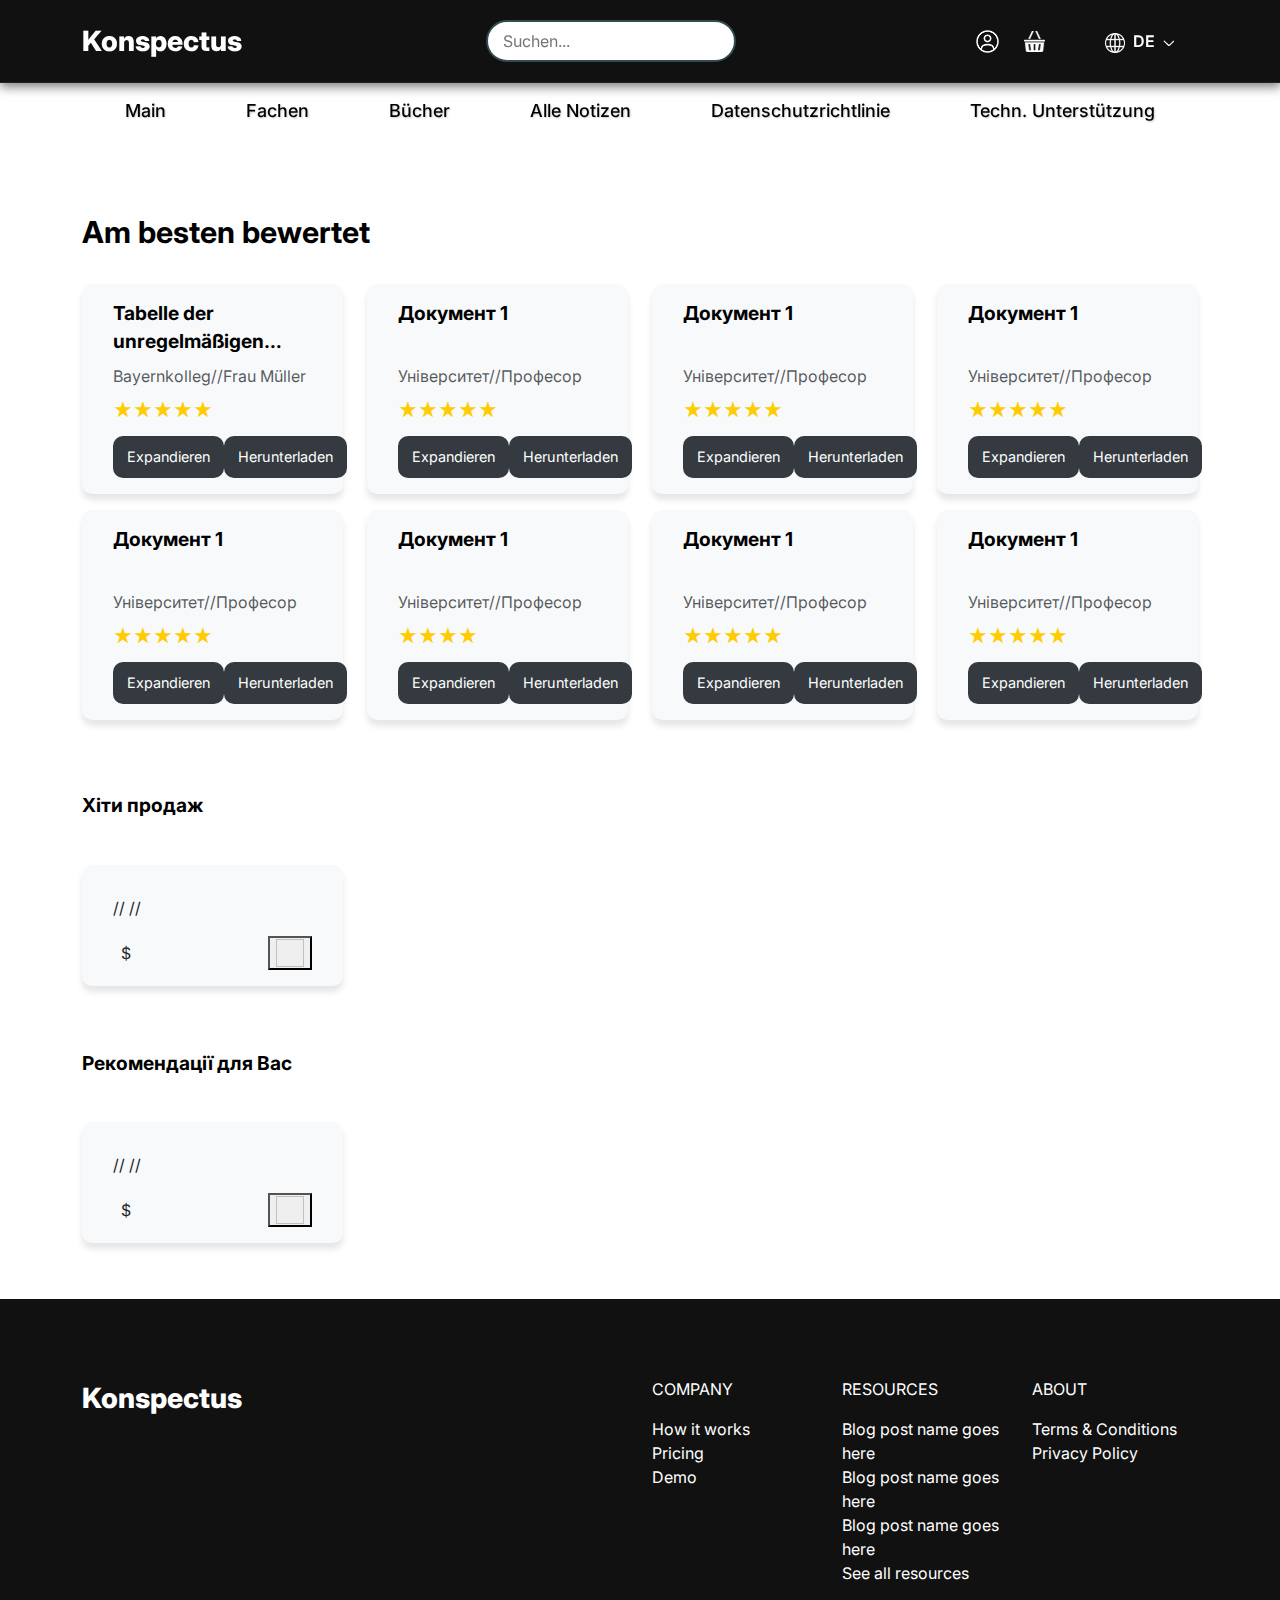
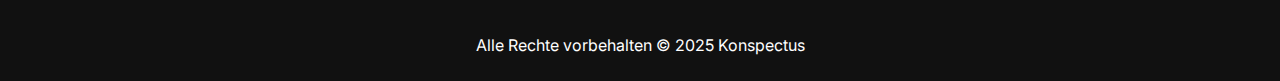
==== index.html @ 4cf6ed1c "first commit" ====
<!DOCTYPE html>
<html lang="en">
<head>
    <meta charset="UTF-8">
    <meta name="viewport" content="width=device-width, initial-scale=1.0">
    <link rel="stylesheet" href=style.css>

    <link href="https://cdn.jsdelivr.net/npm/bootstrap@5.3.3/dist/css/bootstrap.min.css" rel="stylesheet" integrity="sha384-QWTKZyjpPEjISv5WaRU9OFeRpok6YctnYmDr5pNlyT2bRjXh0JMhjY6hW+ALEwIH" crossorigin="anonymous">
    <link href="https://fonts.googleapis.com/css2?family=Inter:wght@100..900&display=swap" rel="stylesheet">

    <link rel="stylesheet" href=style.css>

    <title>Konspectus</title>
</head>
<body>
    <div class="wrapper">

        <header class="sticky-top">

            <div class="container">
                <div class="row align-items-center">
                    <div class="col-auto">
                        <a href=index>
                            <div class="header-name headerScale">Konspectus</div>
                        </a>
                    </div>

                    <div class="col">
                        <form action="/search" method="get" class="search align-items-center">
                            <input type="text" name="query" class="inputSuche" placeholder="Suchen...">
                            <div class="px-1">
                            </div>
                        </form>
                    </div>

                    <div class="col-auto userInter">

                        <div class="row justify-content-end userInter">
                            <div class="col-auto user me-4">
                                <a href=user>
                                    <img class="headerScale " src=/header/user-circle-svgrepo-com.png width="25" height="25">
                                </a>
                            </div>
    
                            
                            <div class="col-auto basket">
                                <a th:href="@{/basket}">
                                    <img class="headerScale" src=/header/basket-svgrepo-com.png width="21" height="21">
                                </a>
                            </div>
                        </div>

                    </div>

                    <div class="col-auto language">
                        <div class="row language">
                            <div class="col-auto header-language me-2"><img src=/header/global.png width="20" height="20"></div>
                            <div class="col-auto me-2" href="@">DE</div>
                            <div class="col-auto vector" href="@"><img src=/header/Vector.png wigth="10" height="6"></div>
                        </div>
                    </div>

                    <div class="col-auto">
                        <div class="dropMenu ">
                            <div class="burger"></div>

                            <div class="mittel">
                                <div><a th:href="@{/laptop}" class="header-menu-butter" style="padding-top: 50px;" >Main</a></div>
                                <div><a th:href="@{/periphery}" class="header-menu-butter">Fachen</a></div>
                                <div><a th:href="@{/accessories}" class="header-menu-butter">Bücher</a></div>
                                <div><a th:href="@{/allProduct}" class="header-menu-butter" >Alle Notizen</a></div>
                                <div><a th:href="@{/policy}" class="header-menu-butter" >Datenschutzrichtlinie</a></div>
                                <div><a th:href="@{/contact}" class="header-menu-butter" >Techn. Unterstützung</a></div>

                            </div>
                        </div>
                    </div>
                </div>

            </div>
        </header>

        
        <main>

            <div class="container">
                <div class="row topp justify-content-center ">

                    <div class="col-12 secondHeader backdropBlur">
                        <a th:href="@{/laptop}">
                            <div class="secondHeaderIteam">Main</div>
                        </a>
                        <a th:href="@{/periphery}">
                            <div class="secondHeaderIteam">Fachen</div>
                        </a>
                        <a th:href="@{/accessories}">
                            <div class="secondHeaderIteam">Bücher</div>
                        </a>
                        <a th:href="@{/action}">
                            <div class="secondHeaderIteam">Alle Notizen</div>
                        </a>
                        <a th:href="@{/allProduct}">
                            <div class="secondHeaderIteam">Datenschutzrichtlinie</div>
                        </a>
                        <a th:href="@{/policy}">
                            <div class="secondHeaderIteam" >Techn. Unterstützung</div>
                        </a>
                    </div>

                </div>

                <div class="row action">

                    <div class="col-12 mb-5">
                        <img th:src="@{/img/Знімок екрана 2024-06-16 000402.png}" alt="" class="img-fluid px-3">
                    </div>

                    <div class="col-12 mb-3 title titleM">
                        Am besten bewertet
                    </div>

                    <div class="col-lg-3 col-sm-6 mb-3">
                        <div class="box pb-3 d-flex flex-column justify-content-between" data-summary-id="1">
                            <div class="px-3 title title1">Tabelle der unregelmäßigen deutschen Verben</div>
                            <div class="px-3 mt-2 d-flex justify-content-start">
                                <span class="text-muted">Bayernkolleg </span>
                                <span class="text-muted">//</span>
                                <span class="text-muted">Frau Müller</span>
                            </div>
                            <div class="px-3 mt-2 rating">
                                <span class="stars">&#9733;&#9733;&#9733;&#9733;&#9733;</span>
                            </div>
                            <div class="d-flex px-3 mt-3 justify-content-between">
                                <button class="btn btn-dark open-modal" data-pdf="/PDF/tabl_neprav_diesliv_Deutsch.pdf">Expandieren</button>
                                <button class="btn btn-dark download-pdf" data-pdf="/PDF/tabl_neprav_diesliv_Deutsch.pdf">Herunterladen</button>
                            </div>
                        </div>
                    </div>
                    
                    <div class="overlay" id="pdfModal">
                        <div class="pdf-viewer">
                            <button class="btn-close" onclick="closeModal()">✖</button>
                            <div class="pdf-left">
                                <h3>Інформація про файл</h3>
                                <p><strong>Schule/Uni:</strong> Bayern</p>
                                <p><strong>Lehrer:</strong>Frau Evers</p>
                                <button class="btn btn-dark download-pdf" data-pdf="/PDF/tabl_neprav_diesliv_Deutsch.pdf">Herunterladen</button>
                            </div>
                            <div class="pdf-right pdf-container">
                                <iframe class="pdf-container" id="pdfFrame" width="100%" height="100%" style="border: none;"></iframe>
                            </div>
                        </div>
                    </div>

                    <div class="col-lg-3 col-sm-6 mb-3">
                        <div class="box pb-3 d-flex flex-column justify-content-between" data-summary-id="1">
                            <div class="px-3 title">Документ 1</div>
                            <div class="px-3 mt-2 d-flex justify-content-start">
                                <span class="text-muted">Університет</span>
                                <span class="text-muted">//</span>
                                <span class="text-muted">Професор</span>
                            </div>
                            <div class="px-3 mt-2 rating">
                                <span class="stars">&#9733;&#9733;&#9733;&#9733;&#9733;</span>
                            </div>
                            <div class="d-flex px-3 mt-3 justify-content-between">
                                <button class="btn btn-dark open-modal" data-pdf="kopii_125248.pdf">Expandieren</button>
                                <button class="btn btn-dark download-pdf" data-pdf="kopii_125248.pdf">Herunterladen</button>
                            </div>
                        </div>
                    </div>
                    
                    <div class="overlay" id="pdfModal">
                        <div class="pdf-viewer">
                            <button class="btn-close" onclick="closeModal()">✖</button>
                            <div class="pdf-left">
                                <h3>Інформація про файл</h3>
                                <p><strong>Університет:</strong> ТУ Дрезден</p>
                                <p><strong>Професор:</strong> Dr. Schmidt</p>
                                <button class="btn btn-dark download-pdf" data-pdf="sample.pdf">Herunterladen</button>
                            </div>
                            <div class="pdf-right pdf-container">
                                <iframe class="pdf-container" id="pdfFrame" width="100%" height="100%" style="border: none;"></iframe>
                            </div>
                        </div>
                    </div>

                    <div class="col-lg-3 col-sm-6 mb-3">
                        <div class="box pb-3 d-flex flex-column justify-content-between" data-summary-id="1">
                            <div class="px-3 title">Документ 1</div>
                            <div class="px-3 mt-2 d-flex justify-content-start">
                                <span class="text-muted">Університет</span>
                                <span class="text-muted">//</span>
                                <span class="text-muted">Професор</span>
                            </div>
                            <div class="px-3 mt-2 rating">
                                <span class="stars">&#9733;&#9733;&#9733;&#9733;&#9733;</span>
                            </div>
                            <div class="d-flex px-3 mt-3 justify-content-between">
                                <button class="btn btn-dark open-modal" data-pdf="kopii_125248.pdf">Expandieren</button>
                                <button class="btn btn-dark download-pdf" data-pdf="kopii_125248.pdf">Herunterladen</button>
                            </div>
                        </div>
                    </div>
                    
                    <div class="overlay" id="pdfModal">
                        <div class="pdf-viewer">
                            <button class="btn-close" onclick="closeModal()">✖</button>
                            <div class="pdf-left">
                                <h3>Інформація про файл</h3>
                                <p><strong>Університет:</strong> ТУ Дрезден</p>
                                <p><strong>Професор:</strong> Dr. Schmidt</p>
                                <button class="btn btn-dark download-pdf" data-pdf="sample.pdf">Herunterladen</button>
                            </div>
                            <div class="pdf-right pdf-container">
                                <iframe class="pdf-container" id="pdfFrame" width="100%" height="100%" style="border: none;"></iframe>
                            </div>
                        </div>
                    </div>

                    <div class="col-lg-3 col-sm-6 mb-3">
                        <div class="box pb-3 d-flex flex-column justify-content-between" data-summary-id="1">
                            <div class="px-3 title">Документ 1</div>
                            <div class="px-3 mt-2 d-flex justify-content-start">
                                <span class="text-muted">Університет</span>
                                <span class="text-muted">//</span>
                                <span class="text-muted">Професор</span>
                            </div>
                            <div class="px-3 mt-2 rating">
                                <span class="stars">&#9733;&#9733;&#9733;&#9733;&#9733;</span>
                            </div>
                            <div class="d-flex px-3 mt-3 justify-content-between">
                                <button class="btn btn-dark open-modal" data-pdf="kopii_125248.pdf">Expandieren</button>
                                <button class="btn btn-dark download-pdf" data-pdf="kopii_125248.pdf">Herunterladen</button>
                            </div>
                        </div>
                    </div>
                    
                    <div class="overlay" id="pdfModal">
                        <div class="pdf-viewer">
                            <button class="btn-close" onclick="closeModal()">✖</button>
                            <div class="pdf-left">
                                <h3>Інформація про файл</h3>
                                <p><strong>Університет:</strong> ТУ Дрезден</p>
                                <p><strong>Професор:</strong> Dr. Schmidt</p>
                                <button class="btn btn-dark download-pdf" data-pdf="sample.pdf">Herunterladen</button>
                            </div>
                            <div class="pdf-right pdf-container">
                                <iframe class="pdf-container" id="pdfFrame" width="100%" height="100%" style="border: none;"></iframe>
                            </div>
                        </div>
                    </div>

                    <div class="col-lg-3 col-sm-6 mb-3">
                        <div class="box pb-3 d-flex flex-column justify-content-between" data-summary-id="1">
                            <div class="px-3 title">Документ 1</div>
                            <div class="px-3 mt-2 d-flex justify-content-start">
                                <span class="text-muted">Університет</span>
                                <span class="text-muted">//</span>
                                <span class="text-muted">Професор</span>
                            </div>
                            <div class="px-3 mt-2 rating">
                                <span class="stars">&#9733;&#9733;&#9733;&#9733;&#9733;</span>
                            </div>
                            <div class="d-flex px-3 mt-3 justify-content-between">
                                <button class="btn btn-dark open-modal" data-pdf="kopii_125248.pdf">Expandieren</button>
                                <button class="btn btn-dark download-pdf" data-pdf="kopii_125248.pdf">Herunterladen</button>
                            </div>
                        </div>
                    </div>
                    
                    <div class="overlay" id="pdfModal">
                        <div class="pdf-viewer">
                            <button class="btn-close" onclick="closeModal()">✖</button>
                            <div class="pdf-left">
                                <h3>Інформація про файл</h3>
                                <p><strong>Університет:</strong> ТУ Дрезден</p>
                                <p><strong>Професор:</strong> Dr. Schmidt</p>
                                <button class="btn btn-dark download-pdf" data-pdf="sample.pdf">Herunterladen</button>
                            </div>
                            <div class="pdf-right pdf-container">
                                <iframe class="pdf-container" id="pdfFrame" width="100%" height="100%" style="border: none;"></iframe>
                            </div>
                        </div>
                    </div>

                    <div class="col-lg-3 col-sm-6 mb-3">
                        <div class="box pb-3 d-flex flex-column justify-content-between" data-summary-id="1">
                            <div class="px-3 title">Документ 1</div>
                            <div class="px-3 mt-2 d-flex justify-content-start">
                                <span class="text-muted">Університет</span>
                                <span class="text-muted">//</span>
                                <span class="text-muted">Професор</span>
                            </div>
                            <div class="px-3 mt-2 rating">
                                <span class="stars">&#9733;&#9733;&#9733;&#9733;</span>
                            </div>
                            <div class="d-flex px-3 mt-3 justify-content-between">
                                <button class="btn btn-dark open-modal" data-pdf="kopii_125248.pdf">Expandieren</button>
                                <button class="btn btn-dark download-pdf" data-pdf="kopii_125248.pdf">Herunterladen</button>
                            </div>
                        </div>
                    </div>
                    
                    <div class="overlay" id="pdfModal">
                        <div class="pdf-viewer">
                            <button class="btn-close" onclick="closeModal()">✖</button>
                            <div class="pdf-left">
                                <h3>Інформація про файл</h3>
                                <p><strong>Університет:</strong> ТУ Дрезден</p>
                                <p><strong>Професор:</strong> Dr. Schmidt</p>
                                <button class="btn btn-dark download-pdf" data-pdf="sample.pdf">Herunterladen</button>
                            </div>
                            <div class="pdf-right pdf-container">
                                <iframe class="pdf-container" id="pdfFrame" width="100%" height="100%" style="border: none;"></iframe>
                            </div>
                        </div>
                    </div>

                    <div class="col-lg-3 col-sm-6 mb-3">
                        <div class="box pb-3 d-flex flex-column justify-content-between" data-summary-id="1">
                            <div class="px-3 title">Документ 1</div>
                            <div class="px-3 mt-2 d-flex justify-content-start">
                                <span class="text-muted">Університет</span>
                                <span class="text-muted">//</span>
                                <span class="text-muted">Професор</span>
                            </div>
                            <div class="px-3 mt-2 rating">
                                <span class="stars">&#9733;&#9733;&#9733;&#9733;&#9733;</span>
                            </div>
                            <div class="d-flex px-3 mt-3 justify-content-between">
                                <button class="btn btn-dark open-modal" data-pdf="kopii_125248.pdf">Expandieren</button>
                                <button class="btn btn-dark download-pdf" data-pdf="kopii_125248.pdf">Herunterladen</button>
                            </div>
                        </div>
                    </div>
                    
                    <div class="overlay" id="pdfModal">
                        <div class="pdf-viewer">
                            <button class="btn-close" onclick="closeModal()">✖</button>
                            <div class="pdf-left">
                                <h3>Інформація про файл</h3>
                                <p><strong>Університет:</strong> ТУ Дрезден</p>
                                <p><strong>Професор:</strong> Dr. Schmidt</p>
                                <button class="btn btn-dark download-pdf" data-pdf="sample.pdf">Herunterladen</button>
                            </div>
                            <div class="pdf-right pdf-container">
                                <iframe class="pdf-container" id="pdfFrame" width="100%" height="100%" style="border: none;"></iframe>
                            </div>
                        </div>
                    </div>

                    <div class="col-lg-3 col-sm-6 mb-3">
                        <div class="box pb-3 d-flex flex-column justify-content-between" data-summary-id="1">
                            <div class="px-3 title">Документ 1</div>
                            <div class="px-3 mt-2 d-flex justify-content-start">
                                <span class="text-muted">Університет</span>
                                <span class="text-muted">//</span>
                                <span class="text-muted">Професор</span>
                            </div>
                            <div class="px-3 mt-2 rating">
                                <span class="stars">&#9733;&#9733;&#9733;&#9733;&#9733;</span>
                            </div>
                            <div class="d-flex px-3 mt-3 justify-content-between">
                                <button class="btn btn-dark open-modal" data-pdf="kopii_125248.pdf">Expandieren</button>
                                <button class="btn btn-dark download-pdf" data-pdf="kopii_125248.pdf">Herunterladen</button>
                            </div>
                        </div>
                    </div>
                    
                    <div class="overlay" id="pdfModal">
                        <div class="pdf-viewer">
                            <button class="btn-close" onclick="closeModal()">✖</button>
                            <div class="pdf-left">
                                <h3>Інформація про файл</h3>
                                <p><strong>Університет:</strong> ТУ Дрезден</p>
                                <p><strong>Професор:</strong> Dr. Schmidt</p>
                                <button class="btn btn-dark download-pdf" data-pdf="sample.pdf">Herunterladen</button>
                            </div>
                            <div class="pdf-right pdf-container">
                                <iframe class="pdf-container" id="pdfFrame" width="100%" height="100%" style="border: none;"></iframe>
                            </div>
                        </div>
                    </div>


                </div>



                <div class="row action">

                    <div class="col-12 mb-3 title">
                        Хіти продаж
                    </div>

                    <div class="col-lg-3 col-sm-6 mb-sm-2 mb-3" th:each="laptop : ${popularProductLaptops}">
                        <div class="box pb-3 d-flex flex-column justify-content-between" data-laptop-id=${laptop.id}>
                            <img  th:src="@{${laptop.photoFileName}}" alt="" class="img-fluid px-3">
                            <div class="px-3 nameProduct" th:text="${laptop.namelaptop}"></div>

                            <div class="px-3 mt-3 character">
                                <div class="d-inline" th:text="${laptop.gpu}"></div>
                                <div class="d-inline">//</div>
                                <div class="d-inline" th:text="${laptop.cdu}"></div>
                                <div class="d-inline">//</div>
                                <div class="d-inline" th:text="${laptop.storage}"></div>
                            </div>

                            <div class="d-flex px-3 mt-3 align-items-center ">
                                <div class="priceProduct" th:text="${laptop.price}"></div>
                                <div class="priceProduct px-2">$</div>

                                <button class="ms-auto buttonBuy">
                                    <img class="headerScale" th:src="@{/img/header/cart-shopping-fast-svgrepo-com.png}" width="28" height="28">
                                </button>
                            </div>

                        </div>
                    </div>

                </div>

                <div class="row action">

                    <div class="col-12 mb-3 title">
                        Рекомендації для Вас
                    </div>

                    <div class="col-lg-3 col-sm-6 mb-sm-2 mb-3" th:each="laptop : ${recommendProductLaptops}">
                        <div class="box pb-3 d-flex flex-column justify-content-between">
                            <img  th:src="@{${laptop.photoFileName}}" alt="" class="img-fluid px-3">
                            <div class="px-3 nameProduct"></div>

                            <div class="px-3 mt-3 character">
                                <div class="d-inline" th:text="${laptop.gpu}"></div>
                                <div class="d-inline">//</div>
                                <div class="d-inline" th:text="${laptop.cdu}"></div>
                                <div class="d-inline">//</div>
                                <div class="d-inline" th:text="${laptop.storage}"></div>
                            </div>

                            <div class="d-flex px-3 mt-3 align-items-center ">
                                <div class="priceProduct" th:text="${laptop.price}"></div>
                                <div class="priceProduct px-2">$</div>

                                <button class="ms-auto buttonBuy">
                                    <img class="headerScale" th:src="@{/img/header/cart-shopping-fast-svgrepo-com.png}" width="28" height="28">
                                </button>
                            </div>

                        </div>
                    </div>

                </div>

            </div>

        </main>

        <footer>
            <div class="container">
                <div class="row mt-5">
                    <div class="lineal"></div>
                    <div style="margin-top: 78px;"></div>
    
                    <div class="col-md-6 col-sm-12 header-name mb-5">Konspectus</div>
    
                    <div class="col-md-2 col-sm-12">
                        <div class="footerText2 mb-3">COMPANY</div>
                        <div>How it works</div>
                        <div>Pricing</div>
                        <div>Demo</div>
                    </div>
    
                    <div class="col-md-2 col-sm-12">
                        <div class="footerText2 mb-3">RESOURCES</div>
                        <div>Blog post name goes here</div>
                        <div>Blog post name goes here</div>
                        <div>Blog post name goes here</div>
                        <div>See all resources</div>
                    </div>
    
                    <div class="col-md-2 col-sm-12">
                        <div class="footerText2 mb-3">ABOUT</div>
                        <div>Terms & Conditions</div>
                        <div>Privacy Policy</div>
                    </div>
    
                    <div class="col-12 text-center footerText3 mt-5 mb-4">Alle Rechte vorbehalten © 2025 Konspectus</div>
                </div>
            </div>
        </footer>
            
    </div>

    <script>
    document.querySelectorAll(".open-modal").forEach(button => {
        button.addEventListener("click", function () {
            const pdfUrl = this.getAttribute("data-pdf");
            document.getElementById("pdfFrame").src = pdfUrl;
            document.getElementById("pdfModal").style.display = "flex";
            document.body.classList.add("modal-open");

            setTimeout(() => {
                document.querySelector(".pdf-viewer").classList.add("active");
            }, 10);
        });
    });

    function closeModal() {
        document.querySelector(".pdf-viewer").classList.remove("active");
        setTimeout(() => {
            document.getElementById("pdfModal").style.display = "none";
            document.getElementById("pdfFrame").src = "";
            document.body.classList.remove("modal-open");
        }, 300);
    }

    document.querySelectorAll(".download-pdf").forEach(button => {
        button.addEventListener("click", function () {
            const pdfUrl = this.getAttribute("data-pdf");
            const a = document.createElement("a");
            a.href = pdfUrl;
            a.download = pdfUrl.split('/').pop();
            document.body.appendChild(a);
            a.click();
            document.body.removeChild(a);
        });
    });
    </script>
</body>
</html>
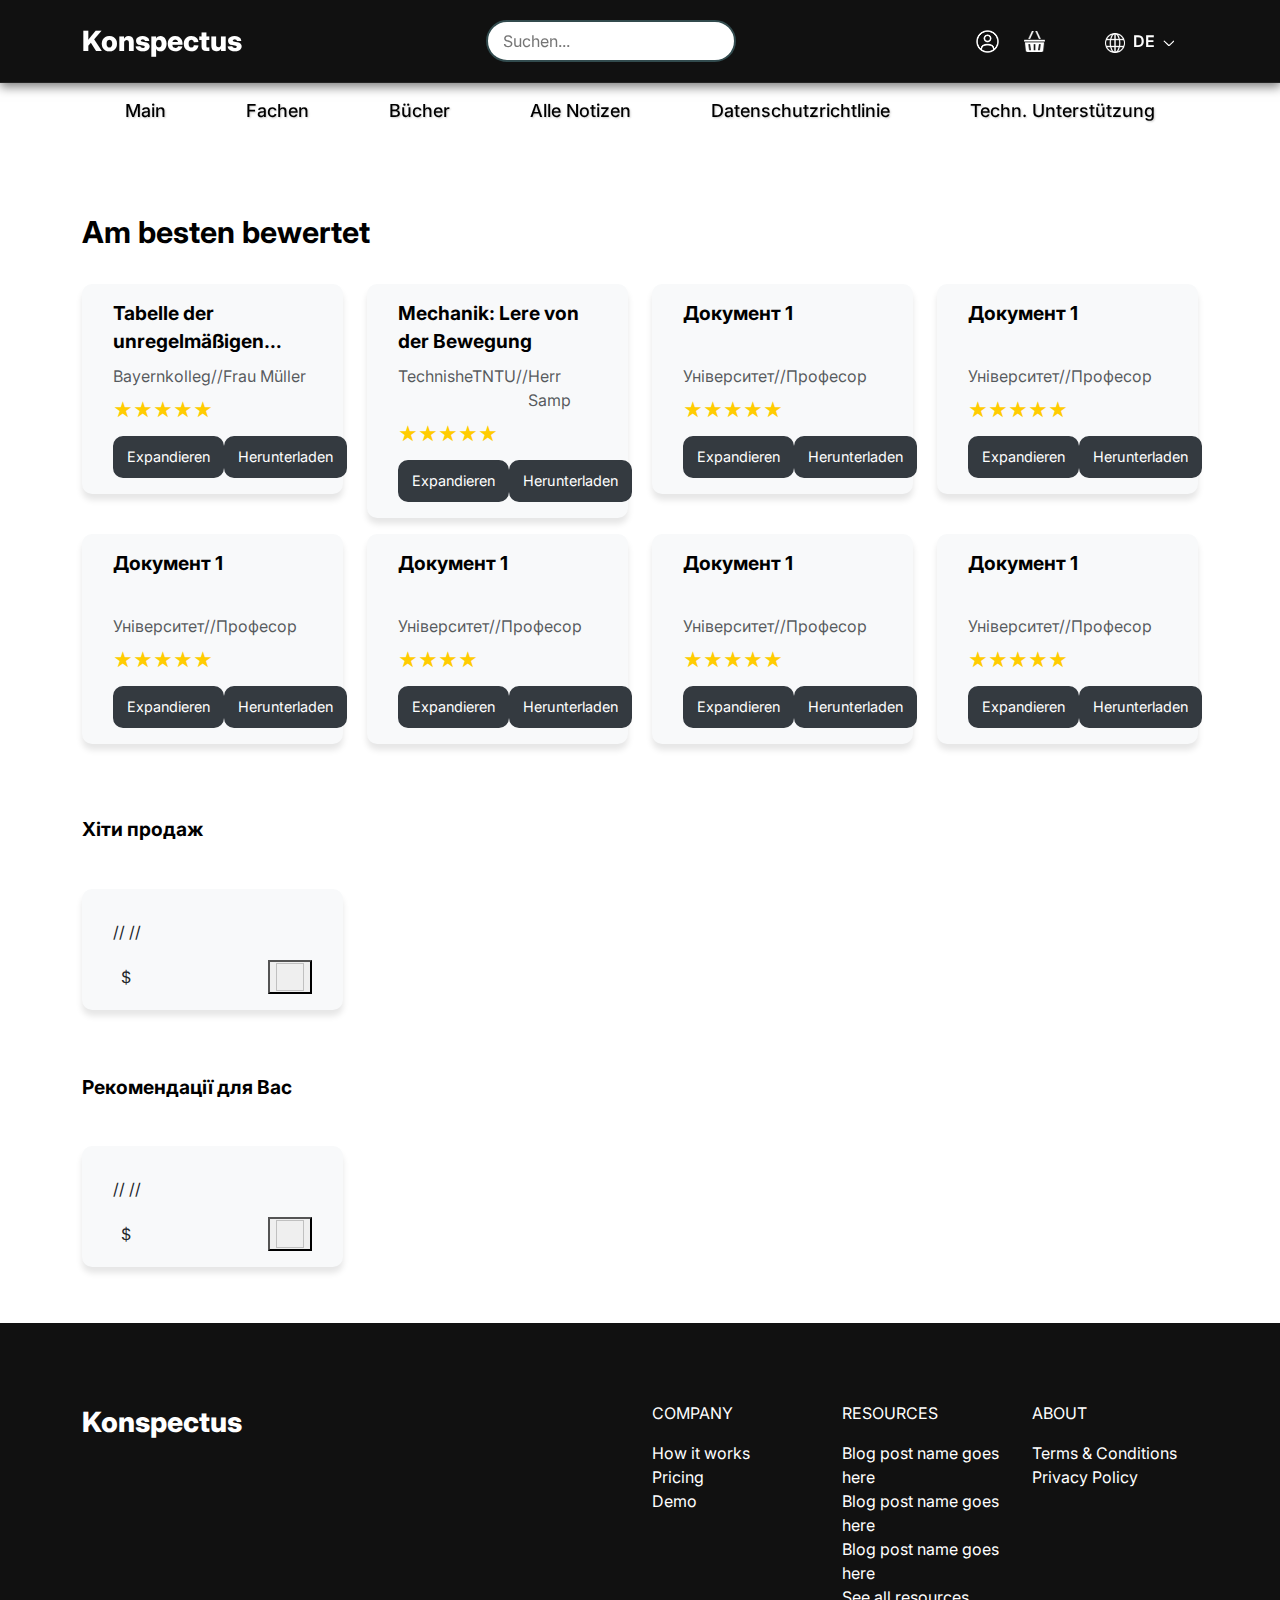
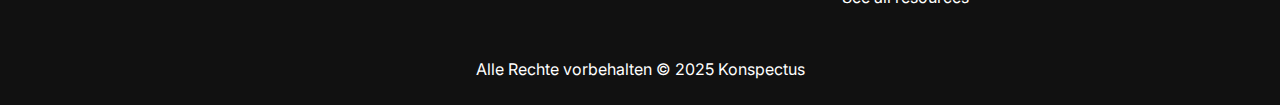
==== commit 6c9c77de: "first commit1" ====
--- a/index.html
+++ b/index.html
@@ -38,14 +38,14 @@
                         <div class="row justify-content-end userInter">
                             <div class="col-auto user me-4">
                                 <a href=user>
-                                    <img class="headerScale " src=/header/user-circle-svgrepo-com.png width="25" height="25">
+                                    <img class="headerScale " src="/header/user-circle-svgrepo-com.png" width="25" height="25">
                                 </a>
                             </div>
     
                             
                             <div class="col-auto basket">
                                 <a th:href="@{/basket}">
-                                    <img class="headerScale" src=/header/basket-svgrepo-com.png width="21" height="21">
+                                    <img class="headerScale" src="/header/basket-svgrepo-com.png" width="21" height="21">
                                 </a>
                             </div>
                         </div>
@@ -54,9 +54,9 @@
 
                     <div class="col-auto language">
                         <div class="row language">
-                            <div class="col-auto header-language me-2"><img src=/header/global.png width="20" height="20"></div>
+                            <div class="col-auto header-language me-2"><img src="/header/global.png" width="20" height="20"></div>
                             <div class="col-auto me-2" href="@">DE</div>
-                            <div class="col-auto vector" href="@"><img src=/header/Vector.png wigth="10" height="6"></div>
+                            <div class="col-auto vector" href="@"><img src="/header/Vector.png" wigth="10" height="6"></div>
                         </div>
                     </div>
 
@@ -141,7 +141,7 @@
                         <div class="pdf-viewer">
                             <button class="btn-close" onclick="closeModal()">✖</button>
                             <div class="pdf-left">
-                                <h3>Інформація про файл</h3>
+                                <h3>Dateiinformationen</h3>
                                 <p><strong>Schule/Uni:</strong> Bayern</p>
                                 <p><strong>Lehrer:</strong>Frau Evers</p>
                                 <button class="btn btn-dark download-pdf" data-pdf="/PDF/tabl_neprav_diesliv_Deutsch.pdf">Herunterladen</button>
@@ -154,6 +154,39 @@
 
                     <div class="col-lg-3 col-sm-6 mb-3">
                         <div class="box pb-3 d-flex flex-column justify-content-between" data-summary-id="1">
+                            <div class="px-3 title">Mechanik: Lere von der Bewegung</div>
+                            <div class="px-3 mt-2 d-flex justify-content-start">
+                                <span class="text-muted">TechnisheTNTU</span>
+                                <span class="text-muted">//</span>
+                                <span class="text-muted">Herr Samp</span>
+                            </div>
+                            <div class="px-3 mt-2 rating">
+                                <span class="stars">&#9733;&#9733;&#9733;&#9733;&#9733;</span>
+                            </div>
+                            <div class="d-flex px-3 mt-3 justify-content-between">
+                                <button class="btn btn-dark open-modal" data-pdf="\PDF\Physic.pdf">Expandieren</button>
+                                <button class="btn btn-dark download-pdf" data-pdf="\PDF\Physic.pdf">Herunterladen</button>
+                            </div>
+                        </div>
+                    </div>
+                    
+                    <div class="overlay" id="pdfModal">
+                        <div class="pdf-viewer">
+                            <button class="btn-close" onclick="closeModal()">✖</button>
+                            <div class="pdf-left">
+                                <h3>Dateiinformationen</h3>
+                                <p><strong>Schule/Uni:</strong>TechnisheTNTU</p>
+                                <p><strong>Lehrer:</strong> Dr. Schmidt</p>
+                                <button class="btn btn-dark download-pdf" data-pdf="\PDF\Physic.pdf">Herunterladen</button>
+                            </div>
+                            <div class="pdf-right pdf-container">
+                                <iframe class="pdf-container" id="pdfFrame" width="100%" height="100%" style="border: none;"></iframe>
+                            </div>
+                        </div>
+                    </div>
+
+                    <div class="col-lg-3 col-sm-6 mb-3">
+                        <div class="box pb-3 d-flex flex-column justify-content-between" data-summary-id="1">
                             <div class="px-3 title">Документ 1</div>
                             <div class="px-3 mt-2 d-flex justify-content-start">
                                 <span class="text-muted">Університет</span>
@@ -164,50 +197,17 @@
                                 <span class="stars">&#9733;&#9733;&#9733;&#9733;&#9733;</span>
                             </div>
                             <div class="d-flex px-3 mt-3 justify-content-between">
-                                <button class="btn btn-dark open-modal" data-pdf="kopii_125248.pdf">Expandieren</button>
-                                <button class="btn btn-dark download-pdf" data-pdf="kopii_125248.pdf">Herunterladen</button>
-                            </div>
-                        </div>
-                    </div>
-                    
-                    <div class="overlay" id="pdfModal">
-                        <div class="pdf-viewer">
-                            <button class="btn-close" onclick="closeModal()">✖</button>
-                            <div class="pdf-left">
-                                <h3>Інформація про файл</h3>
-                                <p><strong>Університет:</strong> ТУ Дрезден</p>
-                                <p><strong>Професор:</strong> Dr. Schmidt</p>
-                                <button class="btn btn-dark download-pdf" data-pdf="sample.pdf">Herunterladen</button>
-                            </div>
-                            <div class="pdf-right pdf-container">
-                                <iframe class="pdf-container" id="pdfFrame" width="100%" height="100%" style="border: none;"></iframe>
-                            </div>
-                        </div>
-                    </div>
-
-                    <div class="col-lg-3 col-sm-6 mb-3">
-                        <div class="box pb-3 d-flex flex-column justify-content-between" data-summary-id="1">
-                            <div class="px-3 title">Документ 1</div>
-                            <div class="px-3 mt-2 d-flex justify-content-start">
-                                <span class="text-muted">Університет</span>
-                                <span class="text-muted">//</span>
-                                <span class="text-muted">Професор</span>
-                            </div>
-                            <div class="px-3 mt-2 rating">
-                                <span class="stars">&#9733;&#9733;&#9733;&#9733;&#9733;</span>
-                            </div>
-                            <div class="d-flex px-3 mt-3 justify-content-between">
-                                <button class="btn btn-dark open-modal" data-pdf="kopii_125248.pdf">Expandieren</button>
-                                <button class="btn btn-dark download-pdf" data-pdf="kopii_125248.pdf">Herunterladen</button>
-                            </div>
-                        </div>
-                    </div>
-                    
-                    <div class="overlay" id="pdfModal">
-                        <div class="pdf-viewer">
-                            <button class="btn-close" onclick="closeModal()">✖</button>
-                            <div class="pdf-left">
-                                <h3>Інформація про файл</h3>
+                                <button class="btn btn-dark open-modal" data-pdf="\PDF\Physic.pdf">Expandieren</button>
+                                <button class="btn btn-dark download-pdf" data-pdf="\PDF\Physic.pdf">Herunterladen</button>
+                            </div>
+                        </div>
+                    </div>
+                    
+                    <div class="overlay" id="pdfModal">
+                        <div class="pdf-viewer">
+                            <button class="btn-close" onclick="closeModal()">✖</button>
+                            <div class="pdf-left">
+                                <h3>Dateiinformationen</h3>
                                 <p><strong>Університет:</strong> ТУ Дрезден</p>
                                 <p><strong>Професор:</strong> Dr. Schmidt</p>
                                 <button class="btn btn-dark download-pdf" data-pdf="sample.pdf">Herunterladen</button>
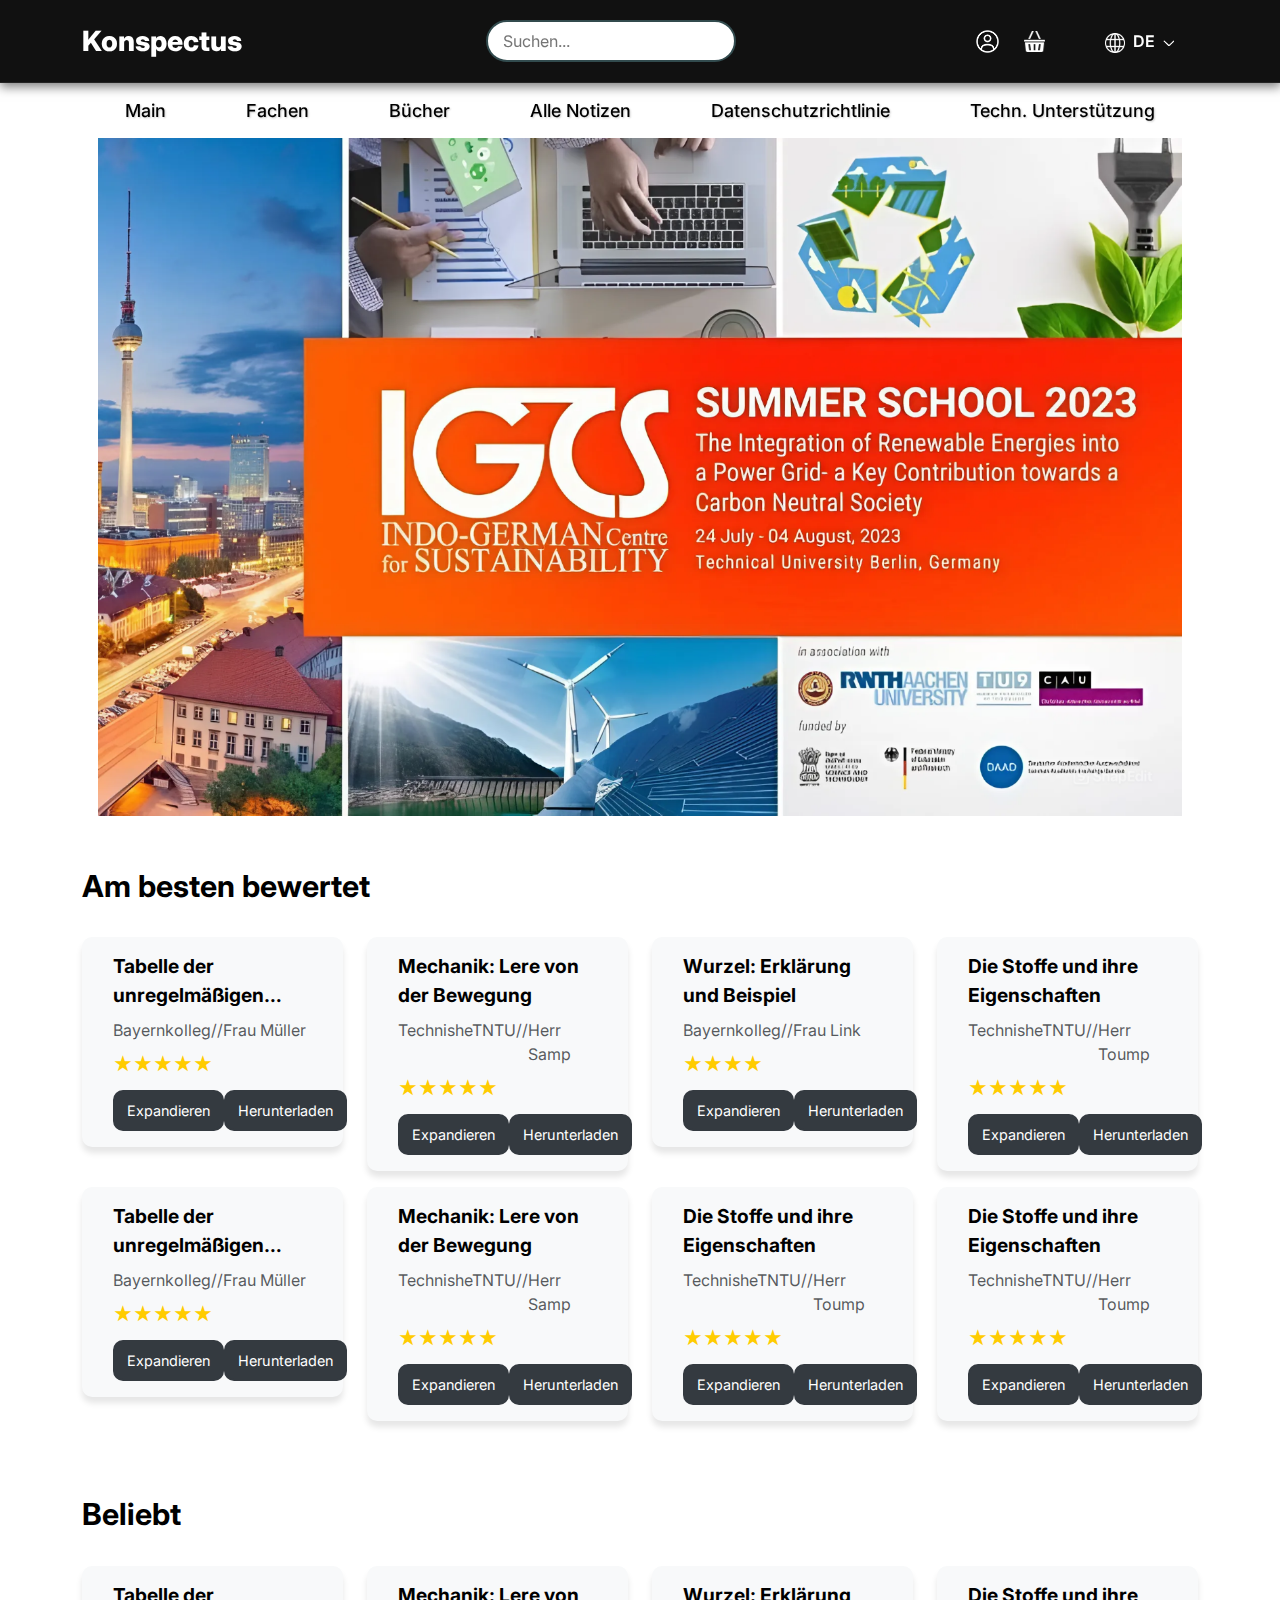
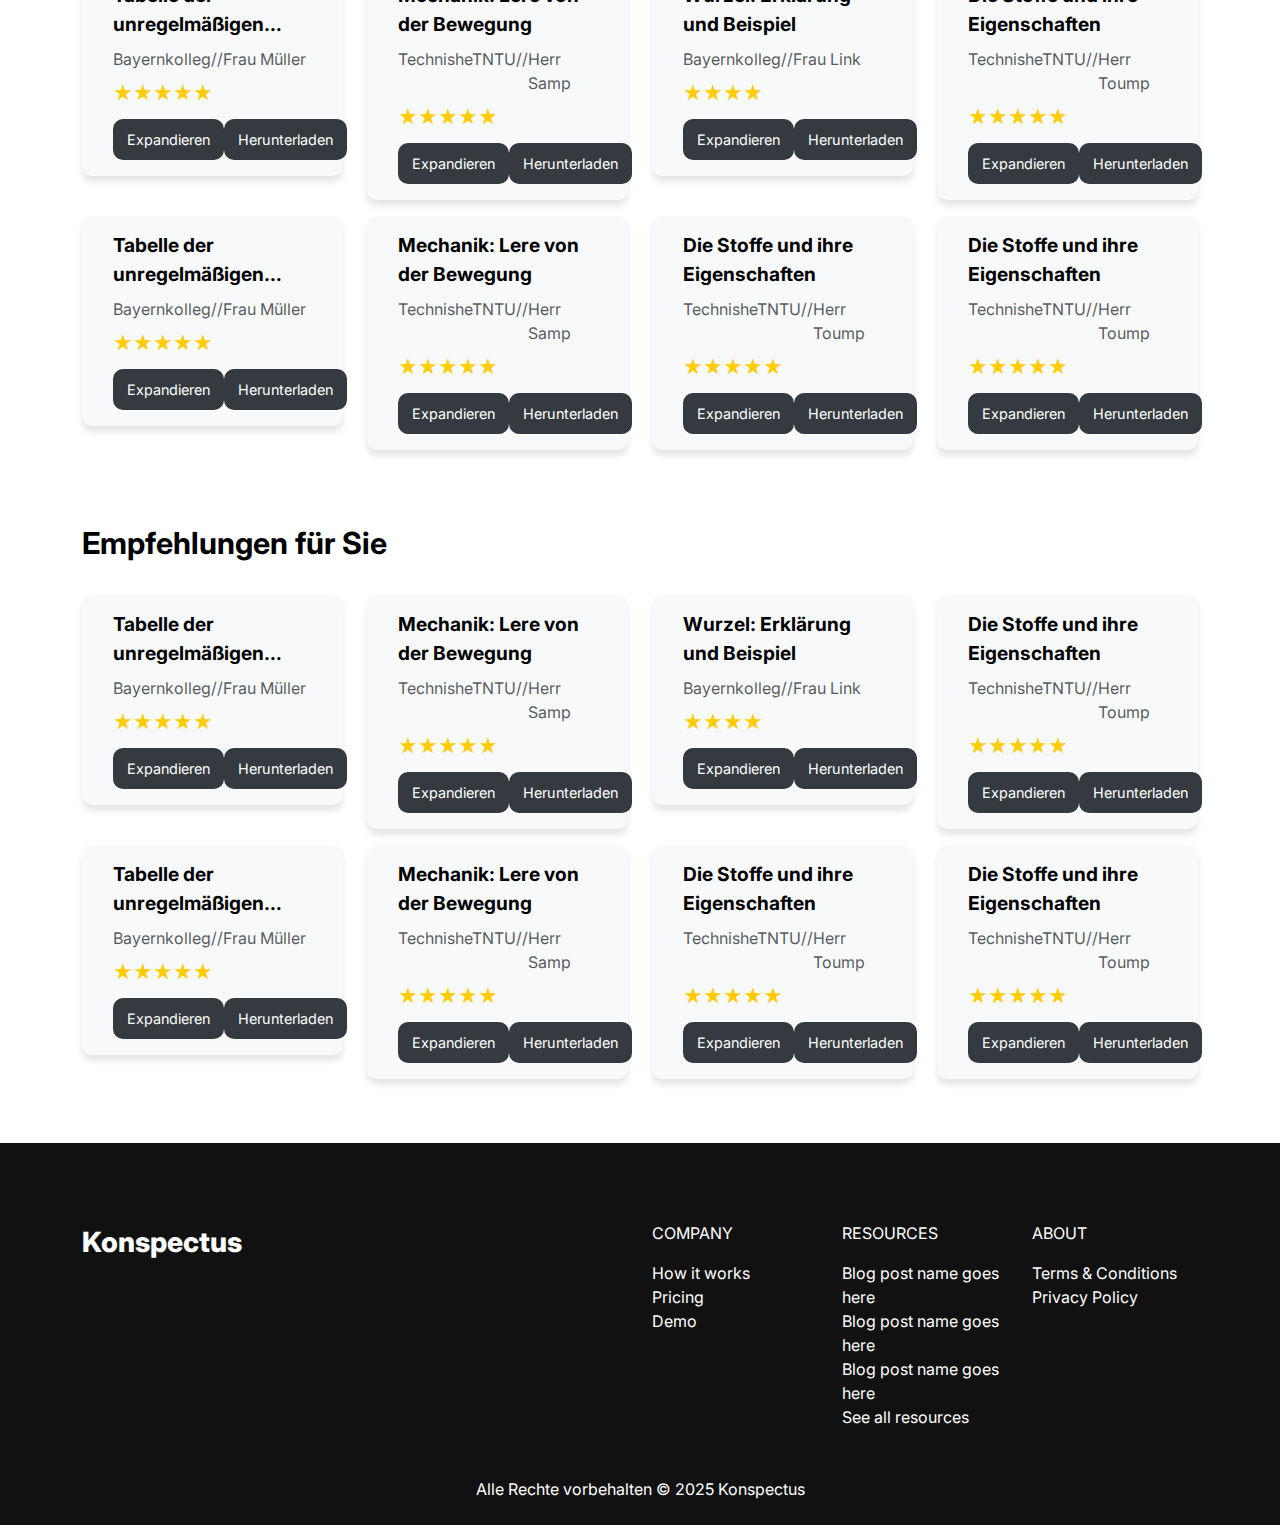
==== commit 1713cea2: "first commit2" ====
--- a/index.html
+++ b/index.html
@@ -20,7 +20,7 @@
             <div class="container">
                 <div class="row align-items-center">
                     <div class="col-auto">
-                        <a href=index>
+                        <a >
                             <div class="header-name headerScale">Konspectus</div>
                         </a>
                     </div>
@@ -112,7 +112,7 @@
                 <div class="row action">
 
                     <div class="col-12 mb-5">
-                        <img th:src="@{/img/Знімок екрана 2024-06-16 000402.png}" alt="" class="img-fluid px-3">
+                        <img src="header\snapedit_1742536621265.jpeg" alt="" class="img-fluid px-3">
                     </div>
 
                     <div class="col-12 mb-3 title titleM">
@@ -121,6 +121,138 @@
 
                     <div class="col-lg-3 col-sm-6 mb-3">
                         <div class="box pb-3 d-flex flex-column justify-content-between" data-summary-id="1">
+                            <div class="px-3 title ">Tabelle der unregelmäßigen deutschen Verben</div>
+                            <div class="px-3 mt-2 d-flex justify-content-start">
+                                <span class="text-muted">Bayernkolleg </span>
+                                <span class="text-muted">//</span>
+                                <span class="text-muted">Frau Müller</span>
+                            </div>
+                            <div class="px-3 mt-2 rating">
+                                <span class="stars">&#9733;&#9733;&#9733;&#9733;&#9733;</span>
+                            </div>
+                            <div class="d-flex px-3 mt-3 justify-content-between">
+                                <button class="btn btn-dark open-modal" data-pdf="PDF\4444.pdf">Expandieren</button>
+                                <button class="btn btn-dark download-pdf" data-pdf="PDF\4444.pdf">Herunterladen</button>
+                            </div>
+                        </div>
+                    </div>
+                    
+                    <div class="overlay" id="pdfModal">
+                        <div class="pdf-viewer">
+                            <button class="btn-close" onclick="closeModal()">✖</button>
+                            <div class="pdf-left">
+                                <h3>Dateiinformationen</h3>
+                                <p><strong>Schule/Uni:</strong>Bayernkolleg</p>
+                                <p><strong>Lehrer:</strong>Frau Müller</p>
+                                <button class="btn btn-dark download-pdf" data-pdf="/PDF/tabl_neprav_diesliv_Deutsch.pdf">Herunterladen</button>
+                            </div>
+                            <div class="pdf-right pdf-container">
+                                <iframe class="pdf-container" id="pdfFrame" width="100%" height="100%" style="border: none;"></iframe>
+                            </div>
+                        </div>
+                    </div>
+
+                    <div class="col-lg-3 col-sm-6 mb-3">
+                        <div class="box pb-3 d-flex flex-column justify-content-between" data-summary-id="1">
+                            <div class="px-3 title">Mechanik: Lere von der Bewegung</div>
+                            <div class="px-3 mt-2 d-flex justify-content-start">
+                                <span class="text-muted">TechnisheTNTU</span>
+                                <span class="text-muted">//</span>
+                                <span class="text-muted">Herr Samp</span>
+                            </div>
+                            <div class="px-3 mt-2 rating">
+                                <span class="stars">&#9733;&#9733;&#9733;&#9733;&#9733;</span>
+                            </div>
+                            <div class="d-flex px-3 mt-3 justify-content-between">
+                                <button class="btn btn-dark open-modal" data-pdf="\PDF\Physic.pdf">Expandieren</button>
+                                <button class="btn btn-dark download-pdf" data-pdf="\PDF\Physic.pdf">Herunterladen</button>
+                            </div>
+                        </div>
+                    </div>
+                    
+                    <div class="overlay" id="pdfModal">
+                        <div class="pdf-viewer">
+                            <button class="btn-close" onclick="closeModal()">✖</button>
+                            <div class="pdf-left">
+                                <h3>Dateiinformationen</h3>
+                                <p><strong>Schule/Uni:</strong>TechnisheTNTU</p>
+                                <p><strong>Lehrer:</strong> Dr. Schmidt</p>
+                                <button class="btn btn-dark download-pdf" data-pdf="\PDF\Physic.pdf">Herunterladen</button>
+                            </div>
+                            <div class="pdf-right pdf-container">
+                                <iframe class="pdf-container" id="pdfFrame" width="100%" height="100%" style="border: none;"></iframe>
+                            </div>
+                        </div>
+                    </div>
+
+                    <div class="col-lg-3 col-sm-6 mb-3">
+                        <div class="box pb-3 d-flex flex-column justify-content-between" data-summary-id="1">
+                            <div class="px-3 title ">Wurzel: Erklärung und Beispiel</div>
+                            <div class="px-3 mt-2 d-flex justify-content-start">
+                                <span class="text-muted">Bayernkolleg </span>
+                                <span class="text-muted">//</span>
+                                <span class="text-muted">Frau Link</span>
+                            </div>
+                            <div class="px-3 mt-2 rating">
+                                <span class="stars">&#9733;&#9733;&#9733;&#9733;</span>
+                            </div>
+                            <div class="d-flex px-3 mt-3 justify-content-between">
+                                <button class="btn btn-dark open-modal" data-pdf="PDF\Uiuu.pdf">Expandieren</button>
+                                <button class="btn btn-dark download-pdf" data-pdf="PDF\Uiuu.pdf">Herunterladen</button>
+                            </div>
+                        </div>
+                    </div>
+                    
+                    <div class="overlay" id="pdfModal">
+                        <div class="pdf-viewer">
+                            <button class="btn-close" onclick="closeModal()">✖</button>
+                            <div class="pdf-left">
+                                <h3>Dateiinformationen</h3>
+                                <p><strong>Schule/Uni:</strong>Bayernkolleg</p>
+                                <p><strong>Lehrer:</strong>Frau Link</p>
+                                <button class="btn btn-dark download-pdf" data-pdf="PDF\Uiuu.pdf">Herunterladen</button>
+                            </div>
+                            <div class="pdf-right pdf-container">
+                                <iframe class="pdf-container" id="pdfFrame" width="100%" height="100%" style="border: none;"></iframe>
+                            </div>
+                        </div>
+                    </div>
+
+                    <div class="col-lg-3 col-sm-6 mb-3">
+                        <div class="box pb-3 d-flex flex-column justify-content-between" data-summary-id="1">
+                            <div class="px-3 title">Die Stoffe und ihre Eigenschaften</div>
+                            <div class="px-3 mt-2 d-flex justify-content-start">
+                                <span class="text-muted">TechnisheTNTU</span>
+                                <span class="text-muted">//</span>
+                                <span class="text-muted">Herr Toump</span>
+                            </div>
+                            <div class="px-3 mt-2 rating">
+                                <span class="stars">&#9733;&#9733;&#9733;&#9733;&#9733;</span>
+                            </div>
+                            <div class="d-flex px-3 mt-3 justify-content-between">
+                                <button class="btn btn-dark open-modal" data-pdf="PDF\Gggg.pdf">Expandieren</button>
+                                <button class="btn btn-dark download-pdf" data-pdf="PDF\Gggg.pdf">Herunterladen</button>
+                            </div>
+                        </div>
+                    </div>
+                    
+                    <div class="overlay" id="pdfModal">
+                        <div class="pdf-viewer">
+                            <button class="btn-close" onclick="closeModal()">✖</button>
+                            <div class="pdf-left">
+                                <h3>Dateiinformationen</h3>
+                                <p><strong>Schule/Uni:</strong>TechnisheTNTU</p>
+                                <p><strong>Lehrer:</strong> Dr. Toump</p>
+                                <button class="btn btn-dark download-pdf" data-pdf="PDF\Gggg.pdf">Herunterladen</button>
+                            </div>
+                            <div class="pdf-right pdf-container">
+                                <iframe class="pdf-container" id="pdfFrame" width="100%" height="100%" style="border: none;"></iframe>
+                            </div>
+                        </div>
+                    </div>
+
+                    <div class="col-lg-3 col-sm-6 mb-3">
+                        <div class="box pb-3 d-flex flex-column justify-content-between" data-summary-id="1">
                             <div class="px-3 title title1">Tabelle der unregelmäßigen deutschen Verben</div>
                             <div class="px-3 mt-2 d-flex justify-content-start">
                                 <span class="text-muted">Bayernkolleg </span>
@@ -142,8 +274,8 @@
                             <button class="btn-close" onclick="closeModal()">✖</button>
                             <div class="pdf-left">
                                 <h3>Dateiinformationen</h3>
-                                <p><strong>Schule/Uni:</strong> Bayern</p>
-                                <p><strong>Lehrer:</strong>Frau Evers</p>
+                                <p><strong>Schule/Uni:</strong>Bayernkolleg</p>
+                                <p><strong>Lehrer:</strong>Frau Müller</p>
                                 <button class="btn btn-dark download-pdf" data-pdf="/PDF/tabl_neprav_diesliv_Deutsch.pdf">Herunterladen</button>
                             </div>
                             <div class="pdf-right pdf-container">
@@ -187,11 +319,123 @@
 
                     <div class="col-lg-3 col-sm-6 mb-3">
                         <div class="box pb-3 d-flex flex-column justify-content-between" data-summary-id="1">
-                            <div class="px-3 title">Документ 1</div>
-                            <div class="px-3 mt-2 d-flex justify-content-start">
-                                <span class="text-muted">Університет</span>
-                                <span class="text-muted">//</span>
-                                <span class="text-muted">Професор</span>
+                            <div class="px-3 title">Die Stoffe und ihre Eigenschaften</div>
+                            <div class="px-3 mt-2 d-flex justify-content-start">
+                                <span class="text-muted">TechnisheTNTU</span>
+                                <span class="text-muted">//</span>
+                                <span class="text-muted">Herr Toump</span>
+                            </div>
+                            <div class="px-3 mt-2 rating">
+                                <span class="stars">&#9733;&#9733;&#9733;&#9733;&#9733;</span>
+                            </div>
+                            <div class="d-flex px-3 mt-3 justify-content-between">
+                                <button class="btn btn-dark open-modal" data-pdf="PDF\Gggg.pdf">Expandieren</button>
+                                <button class="btn btn-dark download-pdf" data-pdf="PDF\Gggg.pdf">Herunterladen</button>
+                            </div>
+                        </div>
+                    </div>
+                    
+                    <div class="overlay" id="pdfModal">
+                        <div class="pdf-viewer">
+                            <button class="btn-close" onclick="closeModal()">✖</button>
+                            <div class="pdf-left">
+                                <h3>Dateiinformationen</h3>
+                                <p><strong>Schule/Uni:</strong>TechnisheTNTU</p>
+                                <p><strong>Lehrer:</strong> Dr. Toump</p>
+                                <button class="btn btn-dark download-pdf" data-pdf="PDF\Gggg.pdf">Herunterladen</button>
+                            </div>
+                            <div class="pdf-right pdf-container">
+                                <iframe class="pdf-container" id="pdfFrame" width="100%" height="100%" style="border: none;"></iframe>
+                            </div>
+                        </div>
+                    </div>
+
+                    <div class="col-lg-3 col-sm-6 mb-3">
+                        <div class="box pb-3 d-flex flex-column justify-content-between" data-summary-id="1">
+                            <div class="px-3 title">Die Stoffe und ihre Eigenschaften</div>
+                            <div class="px-3 mt-2 d-flex justify-content-start">
+                                <span class="text-muted">TechnisheTNTU</span>
+                                <span class="text-muted">//</span>
+                                <span class="text-muted">Herr Toump</span>
+                            </div>
+                            <div class="px-3 mt-2 rating">
+                                <span class="stars">&#9733;&#9733;&#9733;&#9733;&#9733;</span>
+                            </div>
+                            <div class="d-flex px-3 mt-3 justify-content-between">
+                                <button class="btn btn-dark open-modal" data-pdf="PDF\Gggg.pdf">Expandieren</button>
+                                <button class="btn btn-dark download-pdf" data-pdf="PDF\Gggg.pdf">Herunterladen</button>
+                            </div>
+                        </div>
+                    </div>
+                    
+                    <div class="overlay" id="pdfModal">
+                        <div class="pdf-viewer">
+                            <button class="btn-close" onclick="closeModal()">✖</button>
+                            <div class="pdf-left">
+                                <h3>Dateiinformationen</h3>
+                                <p><strong>Schule/Uni:</strong>TechnisheTNTU</p>
+                                <p><strong>Lehrer:</strong> Dr. Toump</p>
+                                <button class="btn btn-dark download-pdf" data-pdf="PDF\Gggg.pdf">Herunterladen</button>
+                            </div>
+                            <div class="pdf-right pdf-container">
+                                <iframe class="pdf-container" id="pdfFrame" width="100%" height="100%" style="border: none;"></iframe>
+                            </div>
+                        </div>
+                    </div>
+
+                    
+
+
+                </div>
+
+
+
+                <div class="row action">
+
+                    <div class="col-12 mb-3 title titleM">
+                        Beliebt
+                    </div>
+
+                    <div class="col-lg-3 col-sm-6 mb-3">
+                        <div class="box pb-3 d-flex flex-column justify-content-between" data-summary-id="1">
+                            <div class="px-3 title ">Tabelle der unregelmäßigen deutschen Verben</div>
+                            <div class="px-3 mt-2 d-flex justify-content-start">
+                                <span class="text-muted">Bayernkolleg </span>
+                                <span class="text-muted">//</span>
+                                <span class="text-muted">Frau Müller</span>
+                            </div>
+                            <div class="px-3 mt-2 rating">
+                                <span class="stars">&#9733;&#9733;&#9733;&#9733;&#9733;</span>
+                            </div>
+                            <div class="d-flex px-3 mt-3 justify-content-between">
+                                <button class="btn btn-dark open-modal" data-pdf="PDF\4444.pdf">Expandieren</button>
+                                <button class="btn btn-dark download-pdf" data-pdf="PDF\4444.pdf">Herunterladen</button>
+                            </div>
+                        </div>
+                    </div>
+                    
+                    <div class="overlay" id="pdfModal">
+                        <div class="pdf-viewer">
+                            <button class="btn-close" onclick="closeModal()">✖</button>
+                            <div class="pdf-left">
+                                <h3>Dateiinformationen</h3>
+                                <p><strong>Schule/Uni:</strong>Bayernkolleg</p>
+                                <p><strong>Lehrer:</strong>Frau Müller</p>
+                                <button class="btn btn-dark download-pdf" data-pdf="/PDF/tabl_neprav_diesliv_Deutsch.pdf">Herunterladen</button>
+                            </div>
+                            <div class="pdf-right pdf-container">
+                                <iframe class="pdf-container" id="pdfFrame" width="100%" height="100%" style="border: none;"></iframe>
+                            </div>
+                        </div>
+                    </div>
+
+                    <div class="col-lg-3 col-sm-6 mb-3">
+                        <div class="box pb-3 d-flex flex-column justify-content-between" data-summary-id="1">
+                            <div class="px-3 title">Mechanik: Lere von der Bewegung</div>
+                            <div class="px-3 mt-2 d-flex justify-content-start">
+                                <span class="text-muted">TechnisheTNTU</span>
+                                <span class="text-muted">//</span>
+                                <span class="text-muted">Herr Samp</span>
                             </div>
                             <div class="px-3 mt-2 rating">
                                 <span class="stars">&#9733;&#9733;&#9733;&#9733;&#9733;</span>
@@ -208,247 +452,483 @@
                             <button class="btn-close" onclick="closeModal()">✖</button>
                             <div class="pdf-left">
                                 <h3>Dateiinformationen</h3>
-                                <p><strong>Університет:</strong> ТУ Дрезден</p>
-                                <p><strong>Професор:</strong> Dr. Schmidt</p>
-                                <button class="btn btn-dark download-pdf" data-pdf="sample.pdf">Herunterladen</button>
-                            </div>
-                            <div class="pdf-right pdf-container">
-                                <iframe class="pdf-container" id="pdfFrame" width="100%" height="100%" style="border: none;"></iframe>
-                            </div>
-                        </div>
-                    </div>
-
-                    <div class="col-lg-3 col-sm-6 mb-3">
-                        <div class="box pb-3 d-flex flex-column justify-content-between" data-summary-id="1">
-                            <div class="px-3 title">Документ 1</div>
-                            <div class="px-3 mt-2 d-flex justify-content-start">
-                                <span class="text-muted">Університет</span>
-                                <span class="text-muted">//</span>
-                                <span class="text-muted">Професор</span>
-                            </div>
-                            <div class="px-3 mt-2 rating">
-                                <span class="stars">&#9733;&#9733;&#9733;&#9733;&#9733;</span>
-                            </div>
-                            <div class="d-flex px-3 mt-3 justify-content-between">
-                                <button class="btn btn-dark open-modal" data-pdf="kopii_125248.pdf">Expandieren</button>
-                                <button class="btn btn-dark download-pdf" data-pdf="kopii_125248.pdf">Herunterladen</button>
-                            </div>
-                        </div>
-                    </div>
-                    
-                    <div class="overlay" id="pdfModal">
-                        <div class="pdf-viewer">
-                            <button class="btn-close" onclick="closeModal()">✖</button>
-                            <div class="pdf-left">
-                                <h3>Інформація про файл</h3>
-                                <p><strong>Університет:</strong> ТУ Дрезден</p>
-                                <p><strong>Професор:</strong> Dr. Schmidt</p>
-                                <button class="btn btn-dark download-pdf" data-pdf="sample.pdf">Herunterladen</button>
-                            </div>
-                            <div class="pdf-right pdf-container">
-                                <iframe class="pdf-container" id="pdfFrame" width="100%" height="100%" style="border: none;"></iframe>
-                            </div>
-                        </div>
-                    </div>
-
-                    <div class="col-lg-3 col-sm-6 mb-3">
-                        <div class="box pb-3 d-flex flex-column justify-content-between" data-summary-id="1">
-                            <div class="px-3 title">Документ 1</div>
-                            <div class="px-3 mt-2 d-flex justify-content-start">
-                                <span class="text-muted">Університет</span>
-                                <span class="text-muted">//</span>
-                                <span class="text-muted">Професор</span>
-                            </div>
-                            <div class="px-3 mt-2 rating">
-                                <span class="stars">&#9733;&#9733;&#9733;&#9733;&#9733;</span>
-                            </div>
-                            <div class="d-flex px-3 mt-3 justify-content-between">
-                                <button class="btn btn-dark open-modal" data-pdf="kopii_125248.pdf">Expandieren</button>
-                                <button class="btn btn-dark download-pdf" data-pdf="kopii_125248.pdf">Herunterladen</button>
-                            </div>
-                        </div>
-                    </div>
-                    
-                    <div class="overlay" id="pdfModal">
-                        <div class="pdf-viewer">
-                            <button class="btn-close" onclick="closeModal()">✖</button>
-                            <div class="pdf-left">
-                                <h3>Інформація про файл</h3>
-                                <p><strong>Університет:</strong> ТУ Дрезден</p>
-                                <p><strong>Професор:</strong> Dr. Schmidt</p>
-                                <button class="btn btn-dark download-pdf" data-pdf="sample.pdf">Herunterladen</button>
-                            </div>
-                            <div class="pdf-right pdf-container">
-                                <iframe class="pdf-container" id="pdfFrame" width="100%" height="100%" style="border: none;"></iframe>
-                            </div>
-                        </div>
-                    </div>
-
-                    <div class="col-lg-3 col-sm-6 mb-3">
-                        <div class="box pb-3 d-flex flex-column justify-content-between" data-summary-id="1">
-                            <div class="px-3 title">Документ 1</div>
-                            <div class="px-3 mt-2 d-flex justify-content-start">
-                                <span class="text-muted">Університет</span>
-                                <span class="text-muted">//</span>
-                                <span class="text-muted">Професор</span>
+                                <p><strong>Schule/Uni:</strong>TechnisheTNTU</p>
+                                <p><strong>Lehrer:</strong> Dr. Schmidt</p>
+                                <button class="btn btn-dark download-pdf" data-pdf="\PDF\Physic.pdf">Herunterladen</button>
+                            </div>
+                            <div class="pdf-right pdf-container">
+                                <iframe class="pdf-container" id="pdfFrame" width="100%" height="100%" style="border: none;"></iframe>
+                            </div>
+                        </div>
+                    </div>
+
+                    <div class="col-lg-3 col-sm-6 mb-3">
+                        <div class="box pb-3 d-flex flex-column justify-content-between" data-summary-id="1">
+                            <div class="px-3 title ">Wurzel: Erklärung und Beispiel</div>
+                            <div class="px-3 mt-2 d-flex justify-content-start">
+                                <span class="text-muted">Bayernkolleg </span>
+                                <span class="text-muted">//</span>
+                                <span class="text-muted">Frau Link</span>
                             </div>
                             <div class="px-3 mt-2 rating">
                                 <span class="stars">&#9733;&#9733;&#9733;&#9733;</span>
                             </div>
                             <div class="d-flex px-3 mt-3 justify-content-between">
-                                <button class="btn btn-dark open-modal" data-pdf="kopii_125248.pdf">Expandieren</button>
-                                <button class="btn btn-dark download-pdf" data-pdf="kopii_125248.pdf">Herunterladen</button>
-                            </div>
-                        </div>
-                    </div>
-                    
-                    <div class="overlay" id="pdfModal">
-                        <div class="pdf-viewer">
-                            <button class="btn-close" onclick="closeModal()">✖</button>
-                            <div class="pdf-left">
-                                <h3>Інформація про файл</h3>
-                                <p><strong>Університет:</strong> ТУ Дрезден</p>
-                                <p><strong>Професор:</strong> Dr. Schmidt</p>
-                                <button class="btn btn-dark download-pdf" data-pdf="sample.pdf">Herunterladen</button>
-                            </div>
-                            <div class="pdf-right pdf-container">
-                                <iframe class="pdf-container" id="pdfFrame" width="100%" height="100%" style="border: none;"></iframe>
-                            </div>
-                        </div>
-                    </div>
-
-                    <div class="col-lg-3 col-sm-6 mb-3">
-                        <div class="box pb-3 d-flex flex-column justify-content-between" data-summary-id="1">
-                            <div class="px-3 title">Документ 1</div>
-                            <div class="px-3 mt-2 d-flex justify-content-start">
-                                <span class="text-muted">Університет</span>
-                                <span class="text-muted">//</span>
-                                <span class="text-muted">Професор</span>
-                            </div>
-                            <div class="px-3 mt-2 rating">
-                                <span class="stars">&#9733;&#9733;&#9733;&#9733;&#9733;</span>
-                            </div>
-                            <div class="d-flex px-3 mt-3 justify-content-between">
-                                <button class="btn btn-dark open-modal" data-pdf="kopii_125248.pdf">Expandieren</button>
-                                <button class="btn btn-dark download-pdf" data-pdf="kopii_125248.pdf">Herunterladen</button>
-                            </div>
-                        </div>
-                    </div>
-                    
-                    <div class="overlay" id="pdfModal">
-                        <div class="pdf-viewer">
-                            <button class="btn-close" onclick="closeModal()">✖</button>
-                            <div class="pdf-left">
-                                <h3>Інформація про файл</h3>
-                                <p><strong>Університет:</strong> ТУ Дрезден</p>
-                                <p><strong>Професор:</strong> Dr. Schmidt</p>
-                                <button class="btn btn-dark download-pdf" data-pdf="sample.pdf">Herunterladen</button>
-                            </div>
-                            <div class="pdf-right pdf-container">
-                                <iframe class="pdf-container" id="pdfFrame" width="100%" height="100%" style="border: none;"></iframe>
-                            </div>
-                        </div>
-                    </div>
-
-                    <div class="col-lg-3 col-sm-6 mb-3">
-                        <div class="box pb-3 d-flex flex-column justify-content-between" data-summary-id="1">
-                            <div class="px-3 title">Документ 1</div>
-                            <div class="px-3 mt-2 d-flex justify-content-start">
-                                <span class="text-muted">Університет</span>
-                                <span class="text-muted">//</span>
-                                <span class="text-muted">Професор</span>
-                            </div>
-                            <div class="px-3 mt-2 rating">
-                                <span class="stars">&#9733;&#9733;&#9733;&#9733;&#9733;</span>
-                            </div>
-                            <div class="d-flex px-3 mt-3 justify-content-between">
-                                <button class="btn btn-dark open-modal" data-pdf="kopii_125248.pdf">Expandieren</button>
-                                <button class="btn btn-dark download-pdf" data-pdf="kopii_125248.pdf">Herunterladen</button>
-                            </div>
-                        </div>
-                    </div>
-                    
-                    <div class="overlay" id="pdfModal">
-                        <div class="pdf-viewer">
-                            <button class="btn-close" onclick="closeModal()">✖</button>
-                            <div class="pdf-left">
-                                <h3>Інформація про файл</h3>
-                                <p><strong>Університет:</strong> ТУ Дрезден</p>
-                                <p><strong>Професор:</strong> Dr. Schmidt</p>
-                                <button class="btn btn-dark download-pdf" data-pdf="sample.pdf">Herunterladen</button>
-                            </div>
-                            <div class="pdf-right pdf-container">
-                                <iframe class="pdf-container" id="pdfFrame" width="100%" height="100%" style="border: none;"></iframe>
-                            </div>
-                        </div>
-                    </div>
-
+                                <button class="btn btn-dark open-modal" data-pdf="PDF\Uiuu.pdf">Expandieren</button>
+                                <button class="btn btn-dark download-pdf" data-pdf="PDF\Uiuu.pdf">Herunterladen</button>
+                            </div>
+                        </div>
+                    </div>
+                    
+                    <div class="overlay" id="pdfModal">
+                        <div class="pdf-viewer">
+                            <button class="btn-close" onclick="closeModal()">✖</button>
+                            <div class="pdf-left">
+                                <h3>Dateiinformationen</h3>
+                                <p><strong>Schule/Uni:</strong>Bayernkolleg</p>
+                                <p><strong>Lehrer:</strong>Frau Link</p>
+                                <button class="btn btn-dark download-pdf" data-pdf="PDF\Uiuu.pdf">Herunterladen</button>
+                            </div>
+                            <div class="pdf-right pdf-container">
+                                <iframe class="pdf-container" id="pdfFrame" width="100%" height="100%" style="border: none;"></iframe>
+                            </div>
+                        </div>
+                    </div>
+
+                    <div class="col-lg-3 col-sm-6 mb-3">
+                        <div class="box pb-3 d-flex flex-column justify-content-between" data-summary-id="1">
+                            <div class="px-3 title">Die Stoffe und ihre Eigenschaften</div>
+                            <div class="px-3 mt-2 d-flex justify-content-start">
+                                <span class="text-muted">TechnisheTNTU</span>
+                                <span class="text-muted">//</span>
+                                <span class="text-muted">Herr Toump</span>
+                            </div>
+                            <div class="px-3 mt-2 rating">
+                                <span class="stars">&#9733;&#9733;&#9733;&#9733;&#9733;</span>
+                            </div>
+                            <div class="d-flex px-3 mt-3 justify-content-between">
+                                <button class="btn btn-dark open-modal" data-pdf="PDF\Gggg.pdf">Expandieren</button>
+                                <button class="btn btn-dark download-pdf" data-pdf="PDF\Gggg.pdf">Herunterladen</button>
+                            </div>
+                        </div>
+                    </div>
+                    
+                    <div class="overlay" id="pdfModal">
+                        <div class="pdf-viewer">
+                            <button class="btn-close" onclick="closeModal()">✖</button>
+                            <div class="pdf-left">
+                                <h3>Dateiinformationen</h3>
+                                <p><strong>Schule/Uni:</strong>TechnisheTNTU</p>
+                                <p><strong>Lehrer:</strong> Dr. Toump</p>
+                                <button class="btn btn-dark download-pdf" data-pdf="PDF\Gggg.pdf">Herunterladen</button>
+                            </div>
+                            <div class="pdf-right pdf-container">
+                                <iframe class="pdf-container" id="pdfFrame" width="100%" height="100%" style="border: none;"></iframe>
+                            </div>
+                        </div>
+                    </div>
+
+                    <div class="col-lg-3 col-sm-6 mb-3">
+                        <div class="box pb-3 d-flex flex-column justify-content-between" data-summary-id="1">
+                            <div class="px-3 title title1">Tabelle der unregelmäßigen deutschen Verben</div>
+                            <div class="px-3 mt-2 d-flex justify-content-start">
+                                <span class="text-muted">Bayernkolleg </span>
+                                <span class="text-muted">//</span>
+                                <span class="text-muted">Frau Müller</span>
+                            </div>
+                            <div class="px-3 mt-2 rating">
+                                <span class="stars">&#9733;&#9733;&#9733;&#9733;&#9733;</span>
+                            </div>
+                            <div class="d-flex px-3 mt-3 justify-content-between">
+                                <button class="btn btn-dark open-modal" data-pdf="/PDF/tabl_neprav_diesliv_Deutsch.pdf">Expandieren</button>
+                                <button class="btn btn-dark download-pdf" data-pdf="/PDF/tabl_neprav_diesliv_Deutsch.pdf">Herunterladen</button>
+                            </div>
+                        </div>
+                    </div>
+                    
+                    <div class="overlay" id="pdfModal">
+                        <div class="pdf-viewer">
+                            <button class="btn-close" onclick="closeModal()">✖</button>
+                            <div class="pdf-left">
+                                <h3>Dateiinformationen</h3>
+                                <p><strong>Schule/Uni:</strong>Bayernkolleg</p>
+                                <p><strong>Lehrer:</strong>Frau Müller</p>
+                                <button class="btn btn-dark download-pdf" data-pdf="/PDF/tabl_neprav_diesliv_Deutsch.pdf">Herunterladen</button>
+                            </div>
+                            <div class="pdf-right pdf-container">
+                                <iframe class="pdf-container" id="pdfFrame" width="100%" height="100%" style="border: none;"></iframe>
+                            </div>
+                        </div>
+                    </div>
+
+                    <div class="col-lg-3 col-sm-6 mb-3">
+                        <div class="box pb-3 d-flex flex-column justify-content-between" data-summary-id="1">
+                            <div class="px-3 title">Mechanik: Lere von der Bewegung</div>
+                            <div class="px-3 mt-2 d-flex justify-content-start">
+                                <span class="text-muted">TechnisheTNTU</span>
+                                <span class="text-muted">//</span>
+                                <span class="text-muted">Herr Samp</span>
+                            </div>
+                            <div class="px-3 mt-2 rating">
+                                <span class="stars">&#9733;&#9733;&#9733;&#9733;&#9733;</span>
+                            </div>
+                            <div class="d-flex px-3 mt-3 justify-content-between">
+                                <button class="btn btn-dark open-modal" data-pdf="\PDF\Physic.pdf">Expandieren</button>
+                                <button class="btn btn-dark download-pdf" data-pdf="\PDF\Physic.pdf">Herunterladen</button>
+                            </div>
+                        </div>
+                    </div>
+                    
+                    <div class="overlay" id="pdfModal">
+                        <div class="pdf-viewer">
+                            <button class="btn-close" onclick="closeModal()">✖</button>
+                            <div class="pdf-left">
+                                <h3>Dateiinformationen</h3>
+                                <p><strong>Schule/Uni:</strong>TechnisheTNTU</p>
+                                <p><strong>Lehrer:</strong> Dr. Schmidt</p>
+                                <button class="btn btn-dark download-pdf" data-pdf="\PDF\Physic.pdf">Herunterladen</button>
+                            </div>
+                            <div class="pdf-right pdf-container">
+                                <iframe class="pdf-container" id="pdfFrame" width="100%" height="100%" style="border: none;"></iframe>
+                            </div>
+                        </div>
+                    </div>
+
+                    <div class="col-lg-3 col-sm-6 mb-3">
+                        <div class="box pb-3 d-flex flex-column justify-content-between" data-summary-id="1">
+                            <div class="px-3 title">Die Stoffe und ihre Eigenschaften</div>
+                            <div class="px-3 mt-2 d-flex justify-content-start">
+                                <span class="text-muted">TechnisheTNTU</span>
+                                <span class="text-muted">//</span>
+                                <span class="text-muted">Herr Toump</span>
+                            </div>
+                            <div class="px-3 mt-2 rating">
+                                <span class="stars">&#9733;&#9733;&#9733;&#9733;&#9733;</span>
+                            </div>
+                            <div class="d-flex px-3 mt-3 justify-content-between">
+                                <button class="btn btn-dark open-modal" data-pdf="PDF\Gggg.pdf">Expandieren</button>
+                                <button class="btn btn-dark download-pdf" data-pdf="PDF\Gggg.pdf">Herunterladen</button>
+                            </div>
+                        </div>
+                    </div>
+                    
+                    <div class="overlay" id="pdfModal">
+                        <div class="pdf-viewer">
+                            <button class="btn-close" onclick="closeModal()">✖</button>
+                            <div class="pdf-left">
+                                <h3>Dateiinformationen</h3>
+                                <p><strong>Schule/Uni:</strong>TechnisheTNTU</p>
+                                <p><strong>Lehrer:</strong> Dr. Toump</p>
+                                <button class="btn btn-dark download-pdf" data-pdf="PDF\Gggg.pdf">Herunterladen</button>
+                            </div>
+                            <div class="pdf-right pdf-container">
+                                <iframe class="pdf-container" id="pdfFrame" width="100%" height="100%" style="border: none;"></iframe>
+                            </div>
+                        </div>
+                    </div>
+
+                    <div class="col-lg-3 col-sm-6 mb-3">
+                        <div class="box pb-3 d-flex flex-column justify-content-between" data-summary-id="1">
+                            <div class="px-3 title">Die Stoffe und ihre Eigenschaften</div>
+                            <div class="px-3 mt-2 d-flex justify-content-start">
+                                <span class="text-muted">TechnisheTNTU</span>
+                                <span class="text-muted">//</span>
+                                <span class="text-muted">Herr Toump</span>
+                            </div>
+                            <div class="px-3 mt-2 rating">
+                                <span class="stars">&#9733;&#9733;&#9733;&#9733;&#9733;</span>
+                            </div>
+                            <div class="d-flex px-3 mt-3 justify-content-between">
+                                <button class="btn btn-dark open-modal" data-pdf="PDF\Gggg.pdf">Expandieren</button>
+                                <button class="btn btn-dark download-pdf" data-pdf="PDF\Gggg.pdf">Herunterladen</button>
+                            </div>
+                        </div>
+                    </div>
+                    
+                    <div class="overlay" id="pdfModal">
+                        <div class="pdf-viewer">
+                            <button class="btn-close" onclick="closeModal()">✖</button>
+                            <div class="pdf-left">
+                                <h3>Dateiinformationen</h3>
+                                <p><strong>Schule/Uni:</strong>TechnisheTNTU</p>
+                                <p><strong>Lehrer:</strong> Dr. Toump</p>
+                                <button class="btn btn-dark download-pdf" data-pdf="PDF\Gggg.pdf">Herunterladen</button>
+                            </div>
+                            <div class="pdf-right pdf-container">
+                                <iframe class="pdf-container" id="pdfFrame" width="100%" height="100%" style="border: none;"></iframe>
+                            </div>
+                        </div>
+                    </div>
 
                 </div>
 
-
-
                 <div class="row action">
 
-                    <div class="col-12 mb-3 title">
-                        Хіти продаж
-                    </div>
-
-                    <div class="col-lg-3 col-sm-6 mb-sm-2 mb-3" th:each="laptop : ${popularProductLaptops}">
-                        <div class="box pb-3 d-flex flex-column justify-content-between" data-laptop-id=${laptop.id}>
-                            <img  th:src="@{${laptop.photoFileName}}" alt="" class="img-fluid px-3">
-                            <div class="px-3 nameProduct" th:text="${laptop.namelaptop}"></div>
-
-                            <div class="px-3 mt-3 character">
-                                <div class="d-inline" th:text="${laptop.gpu}"></div>
-                                <div class="d-inline">//</div>
-                                <div class="d-inline" th:text="${laptop.cdu}"></div>
-                                <div class="d-inline">//</div>
-                                <div class="d-inline" th:text="${laptop.storage}"></div>
-                            </div>
-
-                            <div class="d-flex px-3 mt-3 align-items-center ">
-                                <div class="priceProduct" th:text="${laptop.price}"></div>
-                                <div class="priceProduct px-2">$</div>
-
-                                <button class="ms-auto buttonBuy">
-                                    <img class="headerScale" th:src="@{/img/header/cart-shopping-fast-svgrepo-com.png}" width="28" height="28">
-                                </button>
-                            </div>
-
-                        </div>
-                    </div>
-
-                </div>
-
-                <div class="row action">
-
-                    <div class="col-12 mb-3 title">
-                        Рекомендації для Вас
-                    </div>
-
-                    <div class="col-lg-3 col-sm-6 mb-sm-2 mb-3" th:each="laptop : ${recommendProductLaptops}">
-                        <div class="box pb-3 d-flex flex-column justify-content-between">
-                            <img  th:src="@{${laptop.photoFileName}}" alt="" class="img-fluid px-3">
-                            <div class="px-3 nameProduct"></div>
-
-                            <div class="px-3 mt-3 character">
-                                <div class="d-inline" th:text="${laptop.gpu}"></div>
-                                <div class="d-inline">//</div>
-                                <div class="d-inline" th:text="${laptop.cdu}"></div>
-                                <div class="d-inline">//</div>
-                                <div class="d-inline" th:text="${laptop.storage}"></div>
-                            </div>
-
-                            <div class="d-flex px-3 mt-3 align-items-center ">
-                                <div class="priceProduct" th:text="${laptop.price}"></div>
-                                <div class="priceProduct px-2">$</div>
-
-                                <button class="ms-auto buttonBuy">
-                                    <img class="headerScale" th:src="@{/img/header/cart-shopping-fast-svgrepo-com.png}" width="28" height="28">
-                                </button>
-                            </div>
-
+                    <div class="col-12 mb-3 title titleM">
+                        Empfehlungen für Sie
+                    </div>
+
+                    <div class="col-lg-3 col-sm-6 mb-3">
+                        <div class="box pb-3 d-flex flex-column justify-content-between" data-summary-id="1">
+                            <div class="px-3 title ">Tabelle der unregelmäßigen deutschen Verben</div>
+                            <div class="px-3 mt-2 d-flex justify-content-start">
+                                <span class="text-muted">Bayernkolleg </span>
+                                <span class="text-muted">//</span>
+                                <span class="text-muted">Frau Müller</span>
+                            </div>
+                            <div class="px-3 mt-2 rating">
+                                <span class="stars">&#9733;&#9733;&#9733;&#9733;&#9733;</span>
+                            </div>
+                            <div class="d-flex px-3 mt-3 justify-content-between">
+                                <button class="btn btn-dark open-modal" data-pdf="PDF\4444.pdf">Expandieren</button>
+                                <button class="btn btn-dark download-pdf" data-pdf="PDF\4444.pdf">Herunterladen</button>
+                            </div>
+                        </div>
+                    </div>
+                    
+                    <div class="overlay" id="pdfModal">
+                        <div class="pdf-viewer">
+                            <button class="btn-close" onclick="closeModal()">✖</button>
+                            <div class="pdf-left">
+                                <h3>Dateiinformationen</h3>
+                                <p><strong>Schule/Uni:</strong>Bayernkolleg</p>
+                                <p><strong>Lehrer:</strong>Frau Müller</p>
+                                <button class="btn btn-dark download-pdf" data-pdf="/PDF/tabl_neprav_diesliv_Deutsch.pdf">Herunterladen</button>
+                            </div>
+                            <div class="pdf-right pdf-container">
+                                <iframe class="pdf-container" id="pdfFrame" width="100%" height="100%" style="border: none;"></iframe>
+                            </div>
+                        </div>
+                    </div>
+
+                    <div class="col-lg-3 col-sm-6 mb-3">
+                        <div class="box pb-3 d-flex flex-column justify-content-between" data-summary-id="1">
+                            <div class="px-3 title">Mechanik: Lere von der Bewegung</div>
+                            <div class="px-3 mt-2 d-flex justify-content-start">
+                                <span class="text-muted">TechnisheTNTU</span>
+                                <span class="text-muted">//</span>
+                                <span class="text-muted">Herr Samp</span>
+                            </div>
+                            <div class="px-3 mt-2 rating">
+                                <span class="stars">&#9733;&#9733;&#9733;&#9733;&#9733;</span>
+                            </div>
+                            <div class="d-flex px-3 mt-3 justify-content-between">
+                                <button class="btn btn-dark open-modal" data-pdf="\PDF\Physic.pdf">Expandieren</button>
+                                <button class="btn btn-dark download-pdf" data-pdf="\PDF\Physic.pdf">Herunterladen</button>
+                            </div>
+                        </div>
+                    </div>
+                    
+                    <div class="overlay" id="pdfModal">
+                        <div class="pdf-viewer">
+                            <button class="btn-close" onclick="closeModal()">✖</button>
+                            <div class="pdf-left">
+                                <h3>Dateiinformationen</h3>
+                                <p><strong>Schule/Uni:</strong>TechnisheTNTU</p>
+                                <p><strong>Lehrer:</strong> Dr. Schmidt</p>
+                                <button class="btn btn-dark download-pdf" data-pdf="\PDF\Physic.pdf">Herunterladen</button>
+                            </div>
+                            <div class="pdf-right pdf-container">
+                                <iframe class="pdf-container" id="pdfFrame" width="100%" height="100%" style="border: none;"></iframe>
+                            </div>
+                        </div>
+                    </div>
+
+                    <div class="col-lg-3 col-sm-6 mb-3">
+                        <div class="box pb-3 d-flex flex-column justify-content-between" data-summary-id="1">
+                            <div class="px-3 title ">Wurzel: Erklärung und Beispiel</div>
+                            <div class="px-3 mt-2 d-flex justify-content-start">
+                                <span class="text-muted">Bayernkolleg </span>
+                                <span class="text-muted">//</span>
+                                <span class="text-muted">Frau Link</span>
+                            </div>
+                            <div class="px-3 mt-2 rating">
+                                <span class="stars">&#9733;&#9733;&#9733;&#9733;</span>
+                            </div>
+                            <div class="d-flex px-3 mt-3 justify-content-between">
+                                <button class="btn btn-dark open-modal" data-pdf="PDF\Uiuu.pdf">Expandieren</button>
+                                <button class="btn btn-dark download-pdf" data-pdf="PDF\Uiuu.pdf">Herunterladen</button>
+                            </div>
+                        </div>
+                    </div>
+                    
+                    <div class="overlay" id="pdfModal">
+                        <div class="pdf-viewer">
+                            <button class="btn-close" onclick="closeModal()">✖</button>
+                            <div class="pdf-left">
+                                <h3>Dateiinformationen</h3>
+                                <p><strong>Schule/Uni:</strong>Bayernkolleg</p>
+                                <p><strong>Lehrer:</strong>Frau Link</p>
+                                <button class="btn btn-dark download-pdf" data-pdf="PDF\Uiuu.pdf">Herunterladen</button>
+                            </div>
+                            <div class="pdf-right pdf-container">
+                                <iframe class="pdf-container" id="pdfFrame" width="100%" height="100%" style="border: none;"></iframe>
+                            </div>
+                        </div>
+                    </div>
+
+                    <div class="col-lg-3 col-sm-6 mb-3">
+                        <div class="box pb-3 d-flex flex-column justify-content-between" data-summary-id="1">
+                            <div class="px-3 title">Die Stoffe und ihre Eigenschaften</div>
+                            <div class="px-3 mt-2 d-flex justify-content-start">
+                                <span class="text-muted">TechnisheTNTU</span>
+                                <span class="text-muted">//</span>
+                                <span class="text-muted">Herr Toump</span>
+                            </div>
+                            <div class="px-3 mt-2 rating">
+                                <span class="stars">&#9733;&#9733;&#9733;&#9733;&#9733;</span>
+                            </div>
+                            <div class="d-flex px-3 mt-3 justify-content-between">
+                                <button class="btn btn-dark open-modal" data-pdf="PDF\Gggg.pdf">Expandieren</button>
+                                <button class="btn btn-dark download-pdf" data-pdf="PDF\Gggg.pdf">Herunterladen</button>
+                            </div>
+                        </div>
+                    </div>
+                    
+                    <div class="overlay" id="pdfModal">
+                        <div class="pdf-viewer">
+                            <button class="btn-close" onclick="closeModal()">✖</button>
+                            <div class="pdf-left">
+                                <h3>Dateiinformationen</h3>
+                                <p><strong>Schule/Uni:</strong>TechnisheTNTU</p>
+                                <p><strong>Lehrer:</strong> Dr. Toump</p>
+                                <button class="btn btn-dark download-pdf" data-pdf="PDF\Gggg.pdf">Herunterladen</button>
+                            </div>
+                            <div class="pdf-right pdf-container">
+                                <iframe class="pdf-container" id="pdfFrame" width="100%" height="100%" style="border: none;"></iframe>
+                            </div>
+                        </div>
+                    </div>
+
+                    <div class="col-lg-3 col-sm-6 mb-3">
+                        <div class="box pb-3 d-flex flex-column justify-content-between" data-summary-id="1">
+                            <div class="px-3 title title1">Tabelle der unregelmäßigen deutschen Verben</div>
+                            <div class="px-3 mt-2 d-flex justify-content-start">
+                                <span class="text-muted">Bayernkolleg </span>
+                                <span class="text-muted">//</span>
+                                <span class="text-muted">Frau Müller</span>
+                            </div>
+                            <div class="px-3 mt-2 rating">
+                                <span class="stars">&#9733;&#9733;&#9733;&#9733;&#9733;</span>
+                            </div>
+                            <div class="d-flex px-3 mt-3 justify-content-between">
+                                <button class="btn btn-dark open-modal" data-pdf="/PDF/tabl_neprav_diesliv_Deutsch.pdf">Expandieren</button>
+                                <button class="btn btn-dark download-pdf" data-pdf="/PDF/tabl_neprav_diesliv_Deutsch.pdf">Herunterladen</button>
+                            </div>
+                        </div>
+                    </div>
+                    
+                    <div class="overlay" id="pdfModal">
+                        <div class="pdf-viewer">
+                            <button class="btn-close" onclick="closeModal()">✖</button>
+                            <div class="pdf-left">
+                                <h3>Dateiinformationen</h3>
+                                <p><strong>Schule/Uni:</strong>Bayernkolleg</p>
+                                <p><strong>Lehrer:</strong>Frau Müller</p>
+                                <button class="btn btn-dark download-pdf" data-pdf="/PDF/tabl_neprav_diesliv_Deutsch.pdf">Herunterladen</button>
+                            </div>
+                            <div class="pdf-right pdf-container">
+                                <iframe class="pdf-container" id="pdfFrame" width="100%" height="100%" style="border: none;"></iframe>
+                            </div>
+                        </div>
+                    </div>
+
+                    <div class="col-lg-3 col-sm-6 mb-3">
+                        <div class="box pb-3 d-flex flex-column justify-content-between" data-summary-id="1">
+                            <div class="px-3 title">Mechanik: Lere von der Bewegung</div>
+                            <div class="px-3 mt-2 d-flex justify-content-start">
+                                <span class="text-muted">TechnisheTNTU</span>
+                                <span class="text-muted">//</span>
+                                <span class="text-muted">Herr Samp</span>
+                            </div>
+                            <div class="px-3 mt-2 rating">
+                                <span class="stars">&#9733;&#9733;&#9733;&#9733;&#9733;</span>
+                            </div>
+                            <div class="d-flex px-3 mt-3 justify-content-between">
+                                <button class="btn btn-dark open-modal" data-pdf="\PDF\Physic.pdf">Expandieren</button>
+                                <button class="btn btn-dark download-pdf" data-pdf="\PDF\Physic.pdf">Herunterladen</button>
+                            </div>
+                        </div>
+                    </div>
+                    
+                    <div class="overlay" id="pdfModal">
+                        <div class="pdf-viewer">
+                            <button class="btn-close" onclick="closeModal()">✖</button>
+                            <div class="pdf-left">
+                                <h3>Dateiinformationen</h3>
+                                <p><strong>Schule/Uni:</strong>TechnisheTNTU</p>
+                                <p><strong>Lehrer:</strong> Dr. Schmidt</p>
+                                <button class="btn btn-dark download-pdf" data-pdf="\PDF\Physic.pdf">Herunterladen</button>
+                            </div>
+                            <div class="pdf-right pdf-container">
+                                <iframe class="pdf-container" id="pdfFrame" width="100%" height="100%" style="border: none;"></iframe>
+                            </div>
+                        </div>
+                    </div>
+
+                    <div class="col-lg-3 col-sm-6 mb-3">
+                        <div class="box pb-3 d-flex flex-column justify-content-between" data-summary-id="1">
+                            <div class="px-3 title">Die Stoffe und ihre Eigenschaften</div>
+                            <div class="px-3 mt-2 d-flex justify-content-start">
+                                <span class="text-muted">TechnisheTNTU</span>
+                                <span class="text-muted">//</span>
+                                <span class="text-muted">Herr Toump</span>
+                            </div>
+                            <div class="px-3 mt-2 rating">
+                                <span class="stars">&#9733;&#9733;&#9733;&#9733;&#9733;</span>
+                            </div>
+                            <div class="d-flex px-3 mt-3 justify-content-between">
+                                <button class="btn btn-dark open-modal" data-pdf="PDF\Gggg.pdf">Expandieren</button>
+                                <button class="btn btn-dark download-pdf" data-pdf="PDF\Gggg.pdf">Herunterladen</button>
+                            </div>
+                        </div>
+                    </div>
+                    
+                    <div class="overlay" id="pdfModal">
+                        <div class="pdf-viewer">
+                            <button class="btn-close" onclick="closeModal()">✖</button>
+                            <div class="pdf-left">
+                                <h3>Dateiinformationen</h3>
+                                <p><strong>Schule/Uni:</strong>TechnisheTNTU</p>
+                                <p><strong>Lehrer:</strong> Dr. Toump</p>
+                                <button class="btn btn-dark download-pdf" data-pdf="PDF\Gggg.pdf">Herunterladen</button>
+                            </div>
+                            <div class="pdf-right pdf-container">
+                                <iframe class="pdf-container" id="pdfFrame" width="100%" height="100%" style="border: none;"></iframe>
+                            </div>
+                        </div>
+                    </div>
+
+                    <div class="col-lg-3 col-sm-6 mb-3">
+                        <div class="box pb-3 d-flex flex-column justify-content-between" data-summary-id="1">
+                            <div class="px-3 title">Die Stoffe und ihre Eigenschaften</div>
+                            <div class="px-3 mt-2 d-flex justify-content-start">
+                                <span class="text-muted">TechnisheTNTU</span>
+                                <span class="text-muted">//</span>
+                                <span class="text-muted">Herr Toump</span>
+                            </div>
+                            <div class="px-3 mt-2 rating">
+                                <span class="stars">&#9733;&#9733;&#9733;&#9733;&#9733;</span>
+                            </div>
+                            <div class="d-flex px-3 mt-3 justify-content-between">
+                                <button class="btn btn-dark open-modal" data-pdf="PDF\Gggg.pdf">Expandieren</button>
+                                <button class="btn btn-dark download-pdf" data-pdf="PDF\Gggg.pdf">Herunterladen</button>
+                            </div>
+                        </div>
+                    </div>
+                    
+                    <div class="overlay" id="pdfModal">
+                        <div class="pdf-viewer">
+                            <button class="btn-close" onclick="closeModal()">✖</button>
+                            <div class="pdf-left">
+                                <h3>Dateiinformationen</h3>
+                                <p><strong>Schule/Uni:</strong>TechnisheTNTU</p>
+                                <p><strong>Lehrer:</strong> Dr. Toump</p>
+                                <button class="btn btn-dark download-pdf" data-pdf="PDF\Gggg.pdf">Herunterladen</button>
+                            </div>
+                            <div class="pdf-right pdf-container">
+                                <iframe class="pdf-container" id="pdfFrame" width="100%" height="100%" style="border: none;"></iframe>
+                            </div>
                         </div>
                     </div>
 
